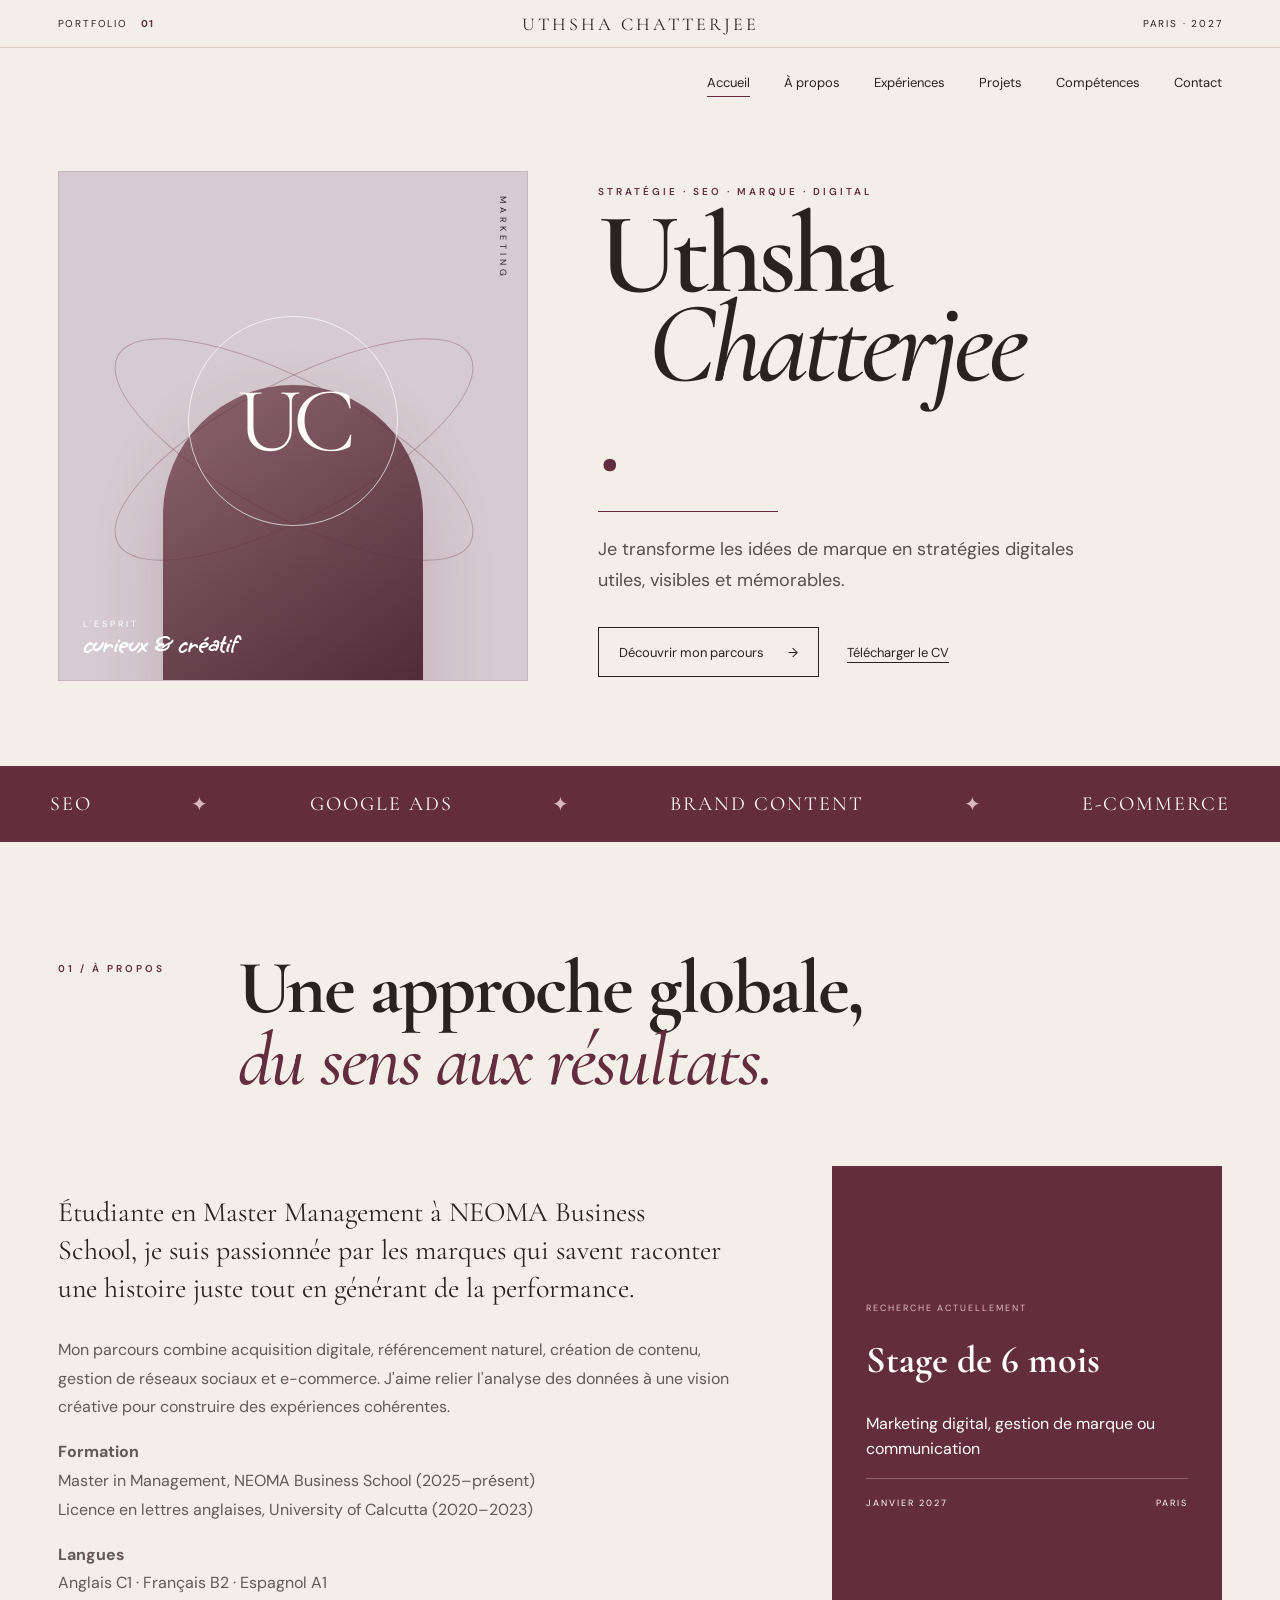
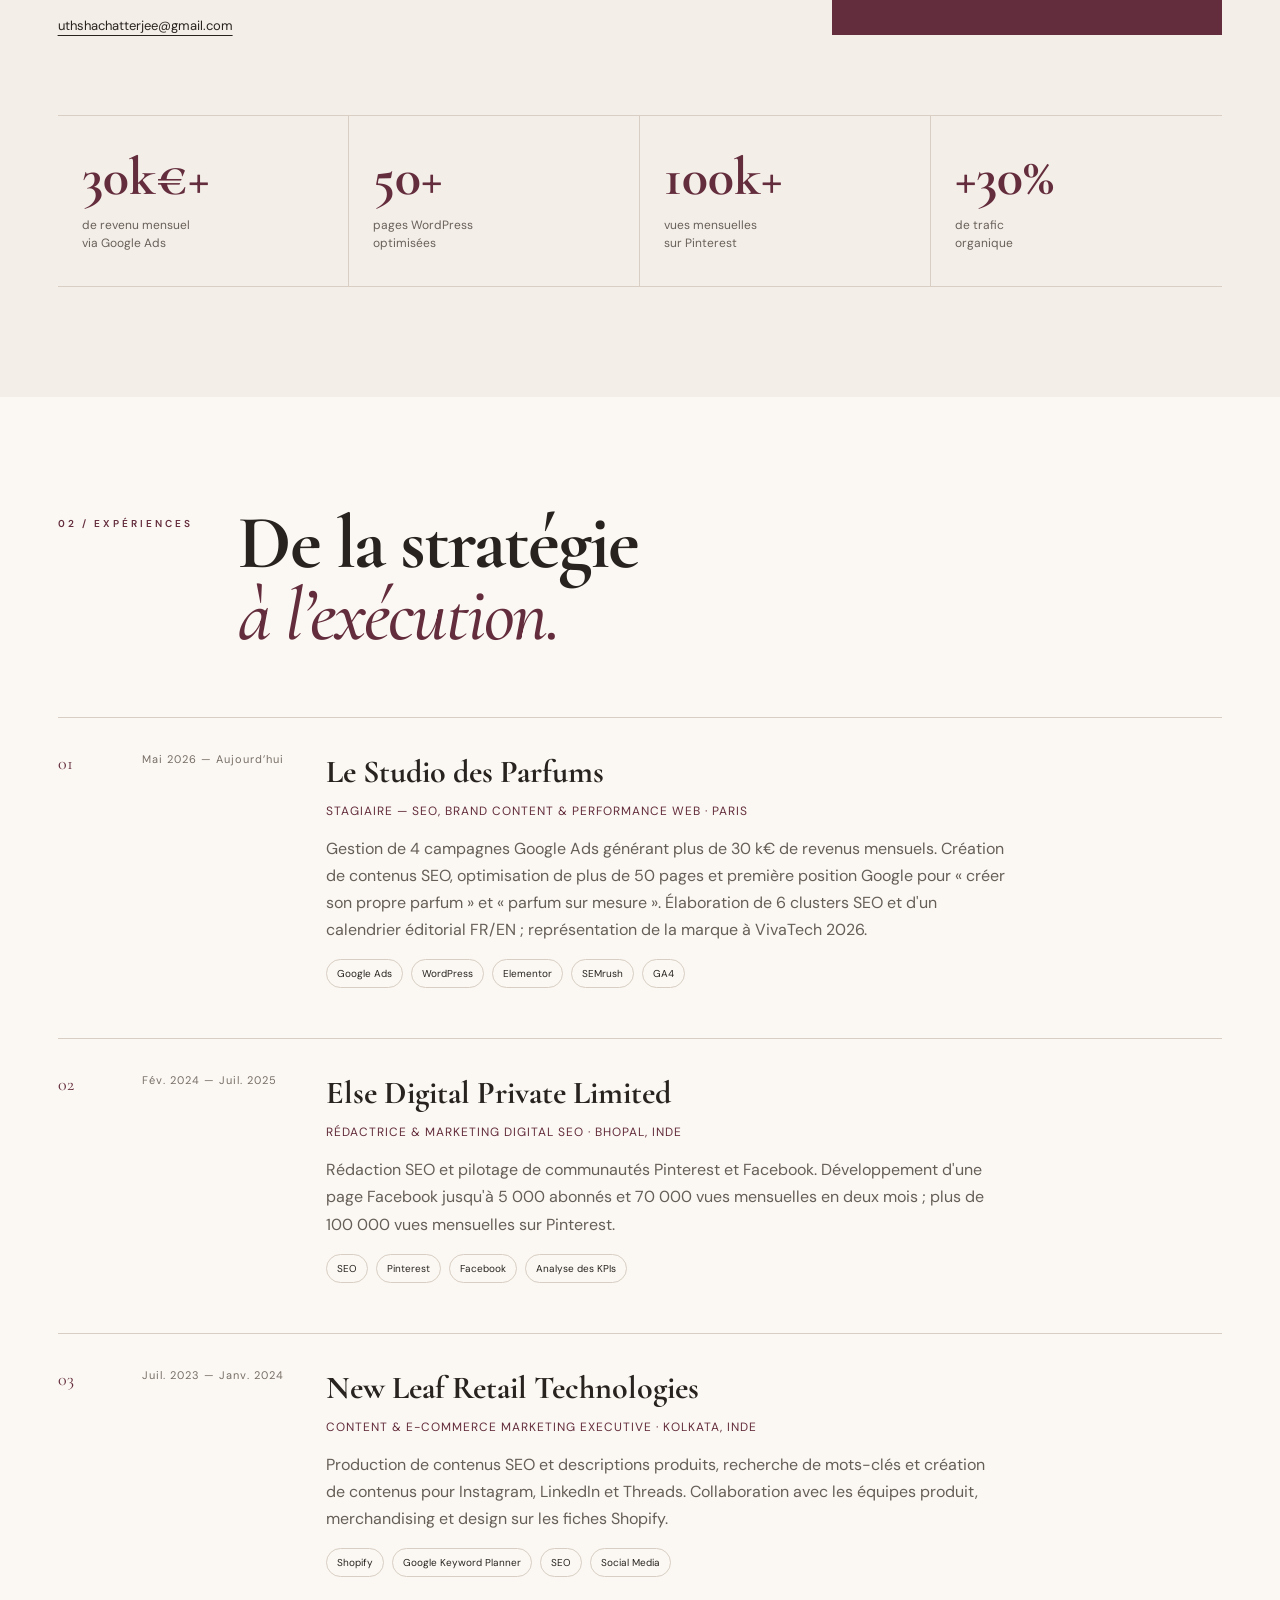
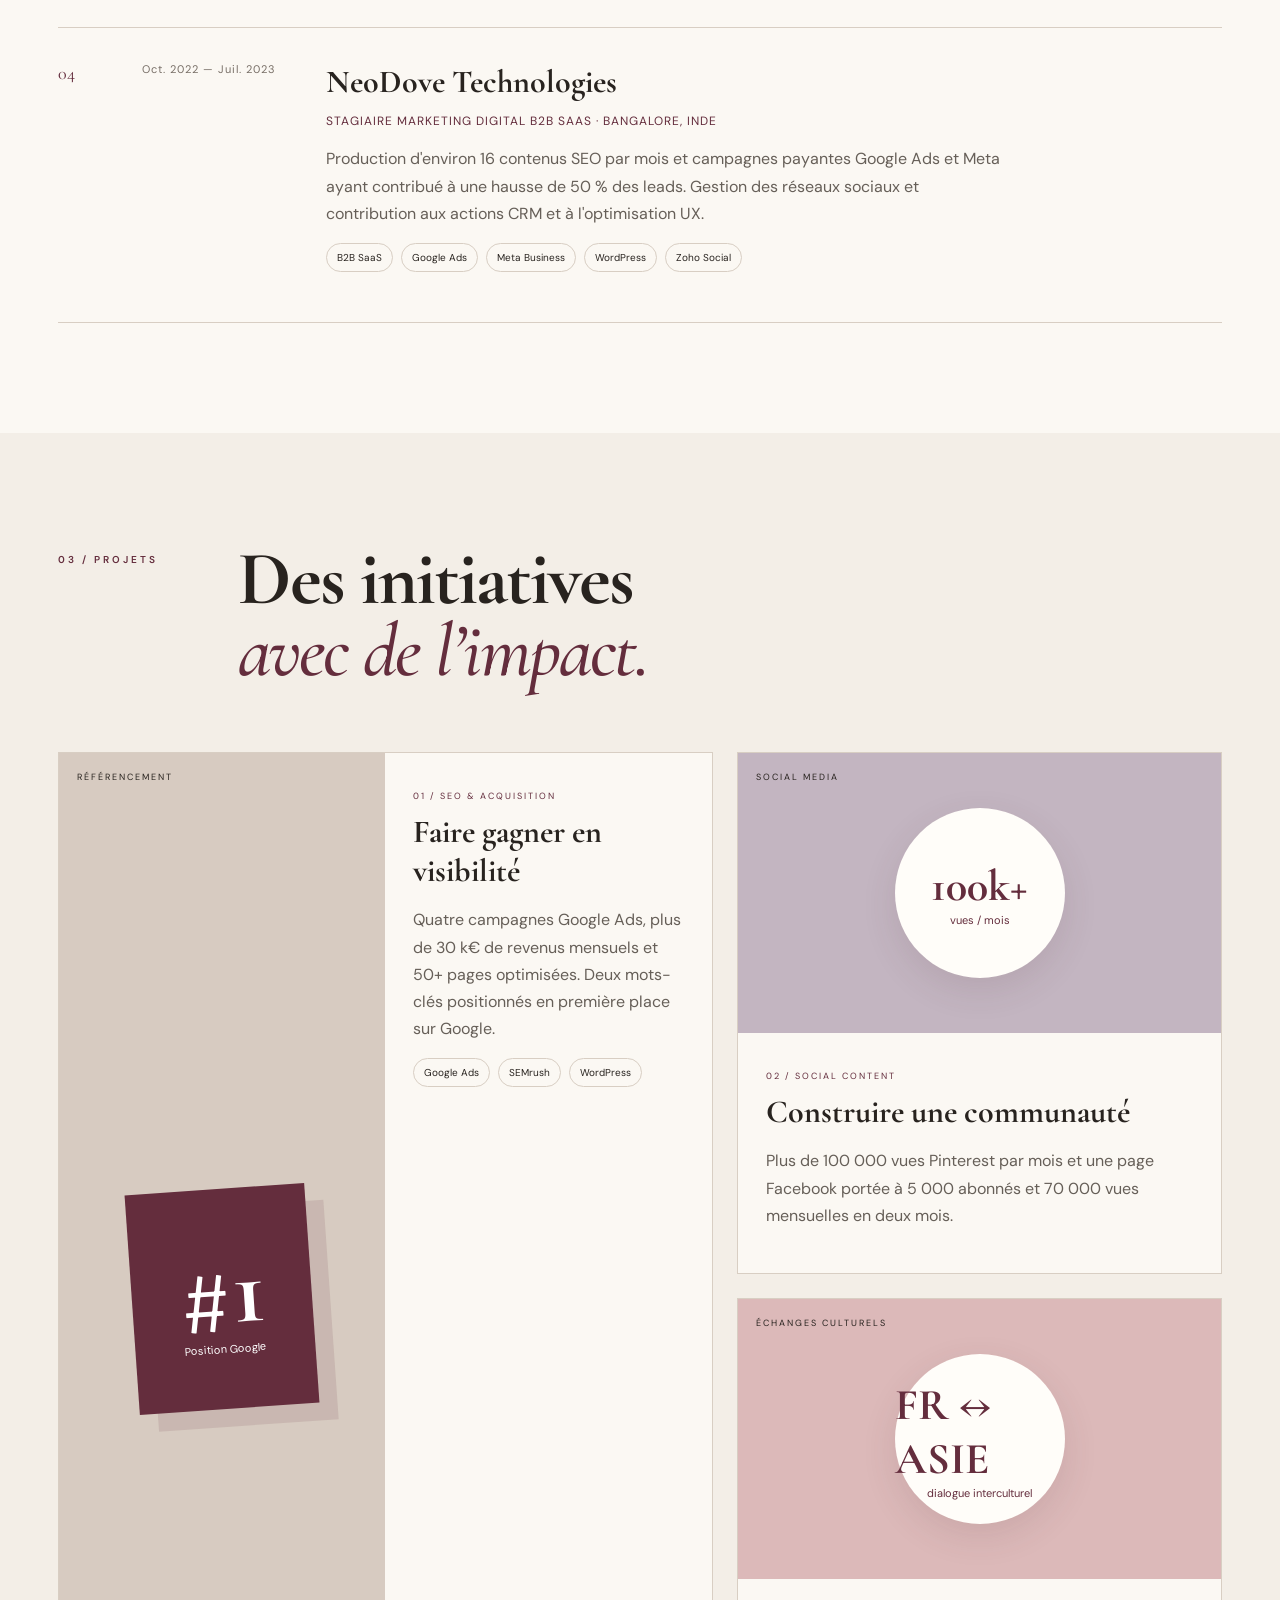
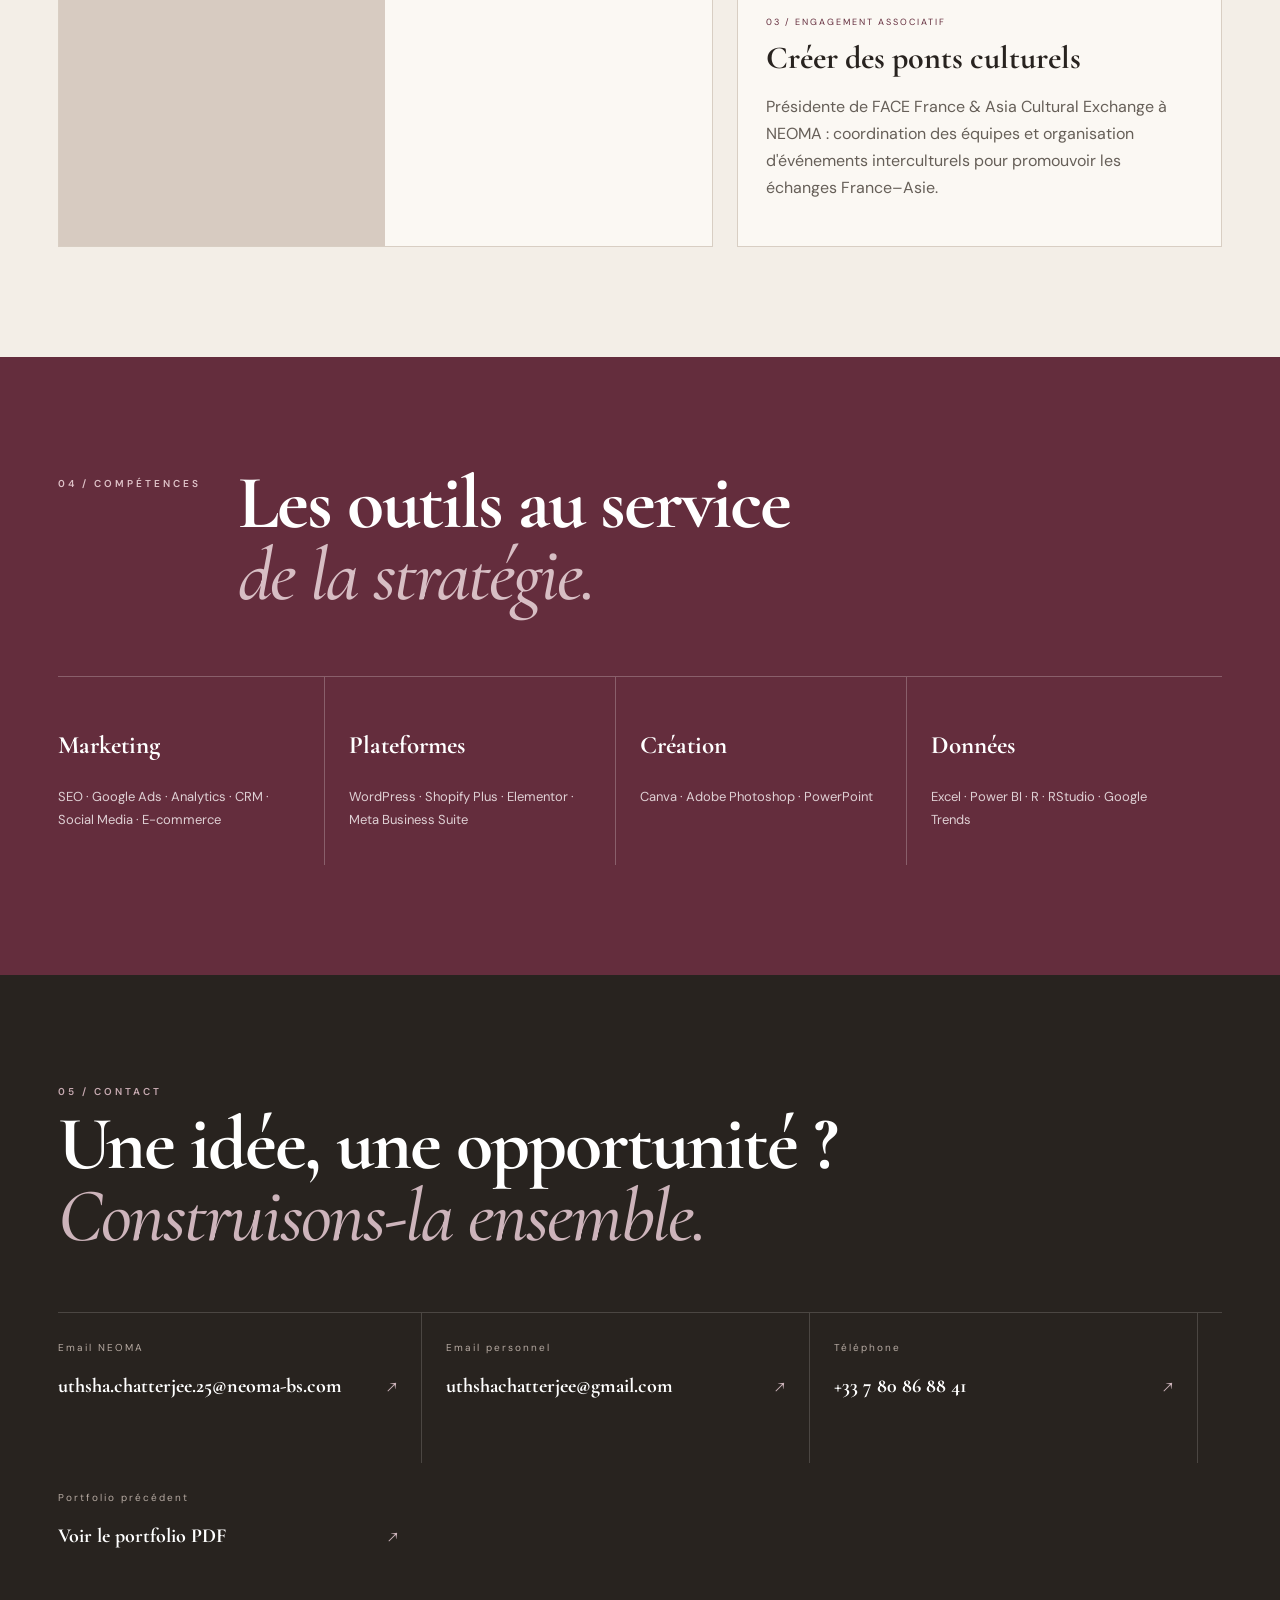
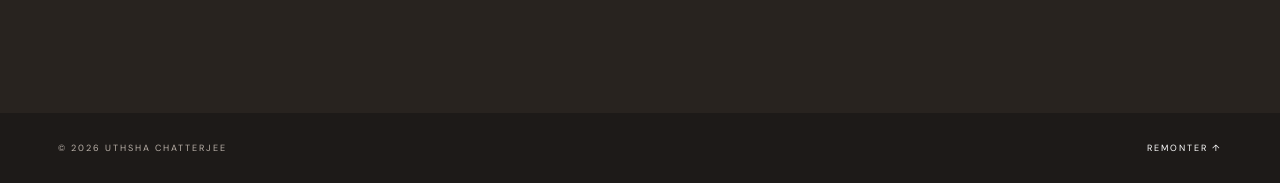
==== index.html @ e5e2bd5d "add portfolio files" ====
<!DOCTYPE html>
<html lang="fr">
<head>
  <meta charset="UTF-8">
  <meta name="viewport" content="width=device-width, initial-scale=1.0">
  <meta name="theme-color" content="#f3eee7">
  <meta name="description" content="Portfolio d'Uthsha Chatterjee, étudiante en management à NEOMA, spécialisée en marketing digital, SEO et stratégie de marque.">
  <title>Uthsha Chatterjee — Marketing & Communication</title>
  <link rel="preconnect" href="https://fonts.googleapis.com">
  <link rel="preconnect" href="https://fonts.gstatic.com" crossorigin>
  <link href="https://fonts.googleapis.com/css2?family=Cormorant+Garamond:ital,wght@0,500;0,600;1,500&family=DM+Sans:wght@400;500;600&family=Grape+Nuts&display=swap" rel="stylesheet">
  <link rel="stylesheet" href="styles.css">
</head>
<body>
  <a class="skip-link" href="#main">Aller au contenu</a>

  <div class="masthead" aria-label="En-tête du portfolio">
    <div>PORTFOLIO <b>01</b></div>
    <div class="masthead-name">UTHSHA CHATTERJEE</div>
    <div>PARIS · 2027</div>
  </div>

  <header class="header">
    <button class="menu-button" type="button" aria-label="Ouvrir le menu de navigation" aria-expanded="false" aria-controls="navigation">
      <span></span><span></span><span></span>
    </button>
    <nav id="navigation" aria-label="Navigation principale">
      <a class="active" href="#main">Accueil</a>
      <a href="#apropos">À propos</a>
      <a href="#experiences">Expériences</a>
      <a href="#projets">Projets</a>
      <a href="#competences">Compétences</a>
      <a href="#contact">Contact</a>
    </nav>
  </header>

  <main id="main">
    <section class="hero" aria-labelledby="hero-title">
      <div class="portrait" aria-label="Monogramme Uthsha Chatterjee">
        <div class="orbit orbit-one"></div>
        <div class="orbit orbit-two"></div>
        <span class="portrait-label">MARKETING</span>
        <div class="monogram">UC</div>
        <div class="portrait-caption">
          <span>L'ESPRIT</span>
          <strong>curieux & créatif</strong>
        </div>
      </div>

      <div class="hero-copy">
        <p class="eyebrow">STRATÉGIE · SEO · MARQUE · DIGITAL</p>
        <h1 id="hero-title">Uthsha <em>Chatterjee</em><span>.</span></h1>
        <div class="rule"></div>
        <p class="intro">Je transforme les idées de marque en stratégies digitales utiles, visibles et mémorables.</p>
        <div class="hero-actions">
          <a class="button" href="#experiences">Découvrir mon parcours <span>→</span></a>
          <a class="text-link" href="assets/Uthsha_Chatterjee_CV.pdf" target="_blank" rel="noreferrer">Télécharger le CV</a>
        </div>
      </div>
    </section>

    <section class="ticker" aria-label="Expertises">
      <div>SEO</div><span>✦</span><div>GOOGLE ADS</div><span>✦</span><div>BRAND CONTENT</div><span>✦</span><div>E-COMMERCE</div>
    </section>

    <section class="section about" id="apropos">
      <div class="section-heading">
        <p>01 / À PROPOS</p>
        <h2>Une approche globale,<br><em>du sens aux résultats.</em></h2>
      </div>
      <div class="about-grid">
        <div class="about-main reveal">
          <p class="lead">Étudiante en Master Management à NEOMA Business School, je suis passionnée par les marques qui savent raconter une histoire juste tout en générant de la performance.</p>
          <p>Mon parcours combine acquisition digitale, référencement naturel, création de contenu, gestion de réseaux sociaux et e-commerce. J'aime relier l'analyse des données à une vision créative pour construire des expériences cohérentes.</p>
          <p><strong>Formation</strong><br>Master in Management, NEOMA Business School (2025–présent)<br>Licence en lettres anglaises, University of Calcutta (2020–2023)</p>
          <p><strong>Langues</strong><br>Anglais C1 · Français B2 · Espagnol A1</p>
          <a class="text-link" href="mailto:uthshachatterjee@gmail.com">uthshachatterjee@gmail.com</a>
        </div>
        <aside class="about-card reveal">
          <p class="card-kicker">RECHERCHE ACTUELLEMENT</p>
          <strong>Stage de 6 mois</strong>
          <p>Marketing digital, gestion de marque ou communication</p>
          <div class="meta"><span>JANVIER 2027</span><span>PARIS</span></div>
        </aside>
      </div>

      <div class="stats" aria-label="Résultats clés">
        <div class="stat reveal"><strong>30k€+</strong><span>de revenu mensuel<br>via Google Ads</span></div>
        <div class="stat reveal"><strong>50+</strong><span>pages WordPress<br>optimisées</span></div>
        <div class="stat reveal"><strong>100k+</strong><span>vues mensuelles<br>sur Pinterest</span></div>
        <div class="stat reveal"><strong>+30%</strong><span>de trafic<br>organique</span></div>
      </div>
    </section>

    <section class="section experiences" id="experiences">
      <div class="section-heading">
        <p>02 / EXPÉRIENCES</p>
        <h2>De la stratégie<br><em>à l’exécution.</em></h2>
      </div>

      <div class="timeline">
        <article class="experience reveal">
          <div class="experience-index">01</div>
          <div class="experience-date">Mai 2026 — Aujourd’hui</div>
          <div class="experience-content">
            <h3>Le Studio des Parfums</h3>
            <p class="role">Stagiaire — SEO, Brand Content & Performance Web · Paris</p>
            <p>Gestion de 4 campagnes Google Ads générant plus de 30 k€ de revenus mensuels. Création de contenus SEO, optimisation de plus de 50 pages et première position Google pour « créer son propre parfum » et « parfum sur mesure ». Élaboration de 6 clusters SEO et d'un calendrier éditorial FR/EN ; représentation de la marque à VivaTech 2026.</p>
            <ul class="tags"><li>Google Ads</li><li>WordPress</li><li>Elementor</li><li>SEMrush</li><li>GA4</li></ul>
          </div>
        </article>
        <article class="experience reveal">
          <div class="experience-index">02</div>
          <div class="experience-date">Fév. 2024 — Juil. 2025</div>
          <div class="experience-content">
            <h3>Else Digital Private Limited</h3>
            <p class="role">Rédactrice & Marketing Digital SEO · Bhopal, Inde</p>
            <p>Rédaction SEO et pilotage de communautés Pinterest et Facebook. Développement d'une page Facebook jusqu'à 5 000 abonnés et 70 000 vues mensuelles en deux mois ; plus de 100 000 vues mensuelles sur Pinterest.</p>
            <ul class="tags"><li>SEO</li><li>Pinterest</li><li>Facebook</li><li>Analyse des KPIs</li></ul>
          </div>
        </article>
        <article class="experience reveal">
          <div class="experience-index">03</div>
          <div class="experience-date">Juil. 2023 — Janv. 2024</div>
          <div class="experience-content">
            <h3>New Leaf Retail Technologies</h3>
            <p class="role">Content & E-Commerce Marketing Executive · Kolkata, Inde</p>
            <p>Production de contenus SEO et descriptions produits, recherche de mots-clés et création de contenus pour Instagram, LinkedIn et Threads. Collaboration avec les équipes produit, merchandising et design sur les fiches Shopify.</p>
            <ul class="tags"><li>Shopify</li><li>Google Keyword Planner</li><li>SEO</li><li>Social Media</li></ul>
          </div>
        </article>
        <article class="experience reveal">
          <div class="experience-index">04</div>
          <div class="experience-date">Oct. 2022 — Juil. 2023</div>
          <div class="experience-content">
            <h3>NeoDove Technologies</h3>
            <p class="role">Stagiaire Marketing Digital B2B SaaS · Bangalore, Inde</p>
            <p>Production d'environ 16 contenus SEO par mois et campagnes payantes Google Ads et Meta ayant contribué à une hausse de 50 % des leads. Gestion des réseaux sociaux et contribution aux actions CRM et à l'optimisation UX.</p>
            <ul class="tags"><li>B2B SaaS</li><li>Google Ads</li><li>Meta Business</li><li>WordPress</li><li>Zoho Social</li></ul>
          </div>
        </article>
      </div>
    </section>

    <section class="section projects" id="projets">
      <div class="section-heading projects-heading">
        <p>03 / PROJETS</p>
        <h2>Des initiatives<br><em>avec de l’impact.</em></h2>
      </div>
      <div class="project-grid">
        <article class="project-card project-featured reveal">
          <div class="project-visual">
            <span>RÉFÉRENCEMENT</span>
            <div class="rank-card"><b>#1</b><small>Position Google</small></div>
          </div>
          <div class="project-copy">
            <p>01 / SEO & ACQUISITION</p>
            <h3>Faire gagner en visibilité</h3>
            <p>Quatre campagnes Google Ads, plus de 30 k€ de revenus mensuels et 50+ pages optimisées. Deux mots-clés positionnés en première place sur Google.</p>
            <ul class="tags"><li>Google Ads</li><li>SEMrush</li><li>WordPress</li></ul>
          </div>
        </article>

        <article class="project-card reveal">
          <div class="project-visual lavender"><span>SOCIAL MEDIA</span><div class="bubble-stat"><b>100k+</b><small>vues / mois</small></div></div>
          <div class="project-copy">
            <p>02 / SOCIAL CONTENT</p>
            <h3>Construire une communauté</h3>
            <p>Plus de 100 000 vues Pinterest par mois et une page Facebook portée à 5 000 abonnés et 70 000 vues mensuelles en deux mois.</p>
          </div>
        </article>

        <article class="project-card reveal">
          <div class="project-visual rose"><span>ÉCHANGES CULTURELS</span><div class="bubble-stat"><b>FR ↔ ASIE</b><small>dialogue interculturel</small></div></div>
          <div class="project-copy">
            <p>03 / ENGAGEMENT ASSOCIATIF</p>
            <h3>Créer des ponts culturels</h3>
            <p>Présidente de FACE France & Asia Cultural Exchange à NEOMA : coordination des équipes et organisation d'événements interculturels pour promouvoir les échanges France–Asie.</p>
          </div>
        </article>
      </div>
    </section>

    <section class="section skills" id="competences">
      <div class="section-heading">
        <p>04 / COMPÉTENCES</p>
        <h2>Les outils au service<br><em>de la stratégie.</em></h2>
      </div>
      <div class="skills-grid reveal">
        <div><h3>Marketing</h3><p>SEO · Google Ads · Analytics · CRM · Social Media · E-commerce</p></div>
        <div><h3>Plateformes</h3><p>WordPress · Shopify Plus · Elementor · Meta Business Suite</p></div>
        <div><h3>Création</h3><p>Canva · Adobe Photoshop · PowerPoint</p></div>
        <div><h3>Données</h3><p>Excel · Power BI · R · RStudio · Google Trends</p></div>
      </div>
    </section>

    <section class="contact" id="contact">
      <p>05 / CONTACT</p>
      <h2>Une idée, une opportunité ?<br><em>Construisons-la ensemble.</em></h2>
      <div class="contact-links">
        <a href="mailto:uthsha.chatterjee.25@neoma-bs.com"><span>Email NEOMA</span><strong>uthsha.chatterjee.25@neoma-bs.com <b>↗</b></strong></a>
        <a href="mailto:uthshachatterjee@gmail.com"><span>Email personnel</span><strong>uthshachatterjee@gmail.com <b>↗</b></strong></a>
        <a href="tel:+33780868841"><span>Téléphone</span><strong>+33 7 80 86 88 41 <b>↗</b></strong></a>
        <a href="assets/Uthsha_Chatterjee_Portfolio.pdf" target="_blank" rel="noreferrer"><span>Portfolio précédent</span><strong>Voir le portfolio PDF <b>↗</b></strong></a>
      </div>
    </section>
  </main>

  <footer>
    <span>© 2026 UTHSHA CHATTERJEE</span>
    <a href="#main">REMONTER ↑</a>
  </footer>

  <script src="script.js"></script>
</body>
</html>
---- styles.css ----
:root {
  --cream: #f3eee7;
  --paper: #fbf8f3;
  --ink: #28231f;
  --wine: #642d3d;
  --mauve: #bba8b0;
  --line: #d8cec3;
  --white: #fffdf9;
}

* { box-sizing: border-box; }
html { scroll-behavior: smooth; }
body {
  margin: 0;
  background: var(--cream);
  color: var(--ink);
  font-family: "DM Sans", sans-serif;
}
a { color: inherit; }
.skip-link {
  position: fixed; left: 16px; top: -60px; z-index: 100;
  background: var(--ink); color: white; padding: 10px 14px;
}
.skip-link:focus { top: 16px; }

.masthead {
  height: 48px; display: grid; grid-template-columns: 1fr 2fr 1fr;
  align-items: center; border-bottom: 1px solid var(--line);
  padding: 0 4.5vw; font-size: 10px; letter-spacing: 1.8px;
}
.masthead b { margin-left: 8px; color: var(--wine); }
.masthead-name { text-align: center; font-family: "Cormorant Garamond", serif; font-size: 18px; letter-spacing: 3px; }
.masthead div:last-child { text-align: right; }

.header {
  height: 68px; display: flex; align-items: center; justify-content: flex-end;
  padding: 0 4.5vw; position: relative; z-index: 20;
}
.header nav { display: flex; gap: 34px; }
.header nav a {
  text-decoration: none; font-size: 13px; position: relative;
  padding: 12px 0;
}
.header nav a::after {
  content: ""; position: absolute; left: 0; right: 100%; bottom: 6px;
  height: 1px; background: var(--wine); transition: right .25s;
}
.header nav a:hover::after, .header nav a.active::after { right: 0; }
.menu-button { display: none; }

.hero {
  max-width: 1380px; min-height: 650px; margin: 0 auto;
  display: grid; grid-template-columns: minmax(340px, 470px) 1fr;
  gap: 5.5vw; align-items: center; padding: 20px 4.5vw 50px;
}
.portrait {
  height: 510px; position: relative; overflow: hidden;
  background: #d6cbd0; border: 1px solid #c6b7bd;
}
.portrait::before {
  content: ""; position: absolute; width: 260px; height: 340px;
  left: 50%; bottom: -45px; transform: translateX(-50%);
  border-radius: 130px 130px 20px 20px;
  background: linear-gradient(145deg, #8c6571, #4d2633);
  box-shadow: 0 30px 70px rgba(100,45,61,.18);
}
.monogram {
  position: absolute; left: 50%; top: 49%; transform: translate(-50%, -50%);
  width: 210px; height: 210px; border: 1px solid rgba(255,255,255,.7);
  border-radius: 50%; display: grid; place-items: center;
  color: var(--white); font-family: "Cormorant Garamond", serif;
  font-size: 92px; letter-spacing: -8px; z-index: 2;
}
.orbit { position: absolute; border: 1px solid rgba(100,45,61,.32); border-radius: 50%; z-index: 1; }
.orbit-one { width: 400px; height: 135px; left: 35px; top: 210px; transform: rotate(-28deg); }
.orbit-two { width: 400px; height: 135px; left: 35px; top: 210px; transform: rotate(28deg); }
.portrait-label {
  position: absolute; right: 18px; top: 24px; writing-mode: vertical-rl;
  font-size: 9px; letter-spacing: 4px;
}
.portrait-caption {
  position: absolute; left: 24px; bottom: 20px; z-index: 3;
  color: white; display: flex; flex-direction: column;
}
.portrait-caption span { font-size: 9px; letter-spacing: 3px; }
.portrait-caption strong { font-family: "Grape Nuts", cursive; font-size: 24px; }

.hero-copy { max-width: 720px; }
.eyebrow, .section-heading > p, .contact > p {
  color: var(--wine); font-size: 10px; letter-spacing: 3px; font-weight: 600;
}
.hero h1 {
  margin: 12px 0 10px; font-family: "Cormorant Garamond", serif;
  font-size: clamp(76px, 9vw, 132px); line-height: .78; font-weight: 600;
  letter-spacing: -5px;
}
.hero h1 em { display: block; font-weight: 500; margin-left: 8%; }
.hero h1 span { color: var(--wine); }
.rule { width: 180px; height: 1px; background: var(--wine); margin: 32px 0 22px; }
.intro { max-width: 520px; font-size: 18px; line-height: 1.7; color: #57504a; }
.hero-actions { display: flex; align-items: center; gap: 28px; margin-top: 32px; }
.button {
  min-height: 50px; display: inline-flex; align-items: center; gap: 24px;
  padding: 0 20px; border: 1px solid var(--ink); text-decoration: none;
  font-size: 13px; transition: .25s;
}
.button:hover { background: var(--ink); color: white; }
.text-link { font-size: 13px; text-decoration-thickness: 1px; text-underline-offset: 5px; }

.ticker {
  min-height: 76px; display: flex; align-items: center; justify-content: space-around;
  background: var(--wine); color: white; font-family: "Cormorant Garamond", serif;
  font-size: 20px; letter-spacing: 2px;
}
.ticker span { color: #d9b8c1; }

.section { max-width: 1380px; margin: 0 auto; padding: 110px 4.5vw; }
.section-heading { display: grid; grid-template-columns: 180px 1fr; align-items: start; }
.section-heading h2, .contact h2 {
  margin: 0; font-family: "Cormorant Garamond", serif;
  font-size: clamp(46px, 6vw, 76px); line-height: .95; letter-spacing: -2px;
}
.section-heading h2 em, .contact h2 em { color: var(--wine); font-weight: 500; }
.about-grid { display: grid; grid-template-columns: 1fr 390px; gap: 8vw; margin-top: 70px; }
.about-main { max-width: 680px; }
.about-main p { line-height: 1.8; color: #625a53; }
.about-main .lead { font-family: "Cormorant Garamond", serif; color: var(--ink); font-size: 28px; line-height: 1.35; }
.about-card {
  background: var(--wine); color: white; padding: 34px; min-height: 280px;
  display: flex; flex-direction: column; justify-content: center;
}
.about-card .card-kicker { font-size: 9px; letter-spacing: 2px; color: #dfbdc6; }
.about-card strong { font-family: "Cormorant Garamond", serif; font-size: 38px; margin: 12px 0; }
.about-card p { line-height: 1.6; }
.meta { display: flex; justify-content: space-between; border-top: 1px solid rgba(255,255,255,.25); padding-top: 18px; font-size: 9px; letter-spacing: 2px; }
.stats { display: grid; grid-template-columns: repeat(4, 1fr); margin-top: 80px; border-top: 1px solid var(--line); border-bottom: 1px solid var(--line); }
.stat { min-height: 170px; padding: 30px 24px; display: flex; flex-direction: column; justify-content: center; border-right: 1px solid var(--line); }
.stat:last-child { border-right: 0; }
.stat strong { font-family: "Cormorant Garamond", serif; color: var(--wine); font-size: 54px; line-height: 1; }
.stat span { margin-top: 12px; font-size: 12px; line-height: 1.5; color: #68605a; }

.experiences { max-width: none; background: var(--paper); }
.experiences > * { max-width: 1258px; margin-left: auto; margin-right: auto; }
.timeline { margin-top: 65px; }
.experience {
  display: grid; grid-template-columns: 60px 160px 1fr; gap: 24px;
  border-top: 1px solid var(--line); padding: 34px 0;
}
.experience:last-child { border-bottom: 1px solid var(--line); }
.experience-index { font-family: "Cormorant Garamond", serif; color: var(--wine); font-size: 18px; }
.experience-date { font-size: 11px; color: #776e66; letter-spacing: 1px; }
.experience-content h3 { margin: 0 0 4px; font-family: "Cormorant Garamond", serif; font-size: 32px; }
.experience-content .role { color: var(--wine); font-size: 12px; text-transform: uppercase; letter-spacing: 1px; }
.experience-content > p:last-of-type { max-width: 680px; line-height: 1.7; color: #665f58; }
.tags { list-style: none; padding: 0; display: flex; flex-wrap: wrap; gap: 8px; }
.tags li { border: 1px solid var(--line); border-radius: 20px; padding: 7px 10px; font-size: 10px; }

.project-grid { display: grid; grid-template-columns: 1.35fr 1fr; gap: 24px; margin-top: 65px; }
.project-featured { grid-row: span 2; }
.project-card { background: var(--paper); border: 1px solid var(--line); }
.project-featured { display: grid; grid-template-columns: 1fr 1fr; }
.project-visual {
  min-height: 280px; position: relative; display: grid; place-items: center;
  background: #d7cbc1; overflow: hidden;
}
.project-featured .project-visual { min-height: 560px; }
.project-visual > span { position: absolute; top: 18px; left: 18px; font-size: 9px; letter-spacing: 2px; }
.rank-card {
  width: 180px; height: 220px; background: var(--wine); color: white;
  display: flex; flex-direction: column; align-items: center; justify-content: center;
  transform: rotate(-4deg); box-shadow: 18px 18px 0 rgba(100,45,61,.12);
}
.rank-card b { font-family: "Cormorant Garamond", serif; font-size: 100px; line-height: 1; }
.rank-card small { font-size: 11px; }
.lavender { background: #c3b5c1; }
.rose { background: #dcb9b9; }
.bubble-stat {
  width: 170px; height: 170px; border-radius: 50%; background: var(--white);
  display: flex; flex-direction: column; align-items: center; justify-content: center;
  color: var(--wine); box-shadow: 0 12px 35px rgba(80,50,60,.12);
}
.bubble-stat b { font-family: "Cormorant Garamond", serif; font-size: 44px; }
.bubble-stat small { font-size: 11px; }
.project-copy { padding: 28px; }
.project-copy > p:first-child { color: var(--wine); font-size: 9px; letter-spacing: 2px; }
.project-copy h3 { font-family: "Cormorant Garamond", serif; font-size: 32px; margin: 10px 0; }
.project-copy > p:last-of-type { color: #665f58; line-height: 1.7; }

.skills { max-width: none; background: var(--wine); color: white; }
.skills > * { max-width: 1258px; margin-left: auto; margin-right: auto; }
.skills .section-heading > p { color: #dec2c8; }
.skills .section-heading h2 em { color: #d7bec4; }
.skills-grid { display: grid; grid-template-columns: repeat(4, 1fr); margin-top: 65px; border-top: 1px solid rgba(255,255,255,.24); }
.skills-grid div { padding: 28px 24px 20px 0; border-right: 1px solid rgba(255,255,255,.24); margin-right: 24px; }
.skills-grid div:last-child { border-right: 0; }
.skills-grid h3 { font-family: "Cormorant Garamond", serif; font-size: 25px; }
.skills-grid p { color: #dfd0d4; line-height: 1.8; font-size: 13px; }

.contact { max-width: none; background: var(--ink); color: white; padding: 100px max(4.5vw, calc((100vw - 1258px)/2)); }
.contact > p { color: #c7aab1; }
.contact h2 em { color: #cdb4bb; }
.contact-links { display: grid; grid-template-columns: repeat(3, 1fr); margin-top: 60px; border-top: 1px solid #4b4642; }
.contact-links a { min-height: 150px; padding: 28px 24px 20px 0; border-right: 1px solid #4b4642; margin-right: 24px; text-decoration: none; }
.contact-links a:last-child { border-right: 0; }
.contact-links span { display: block; font-size: 10px; letter-spacing: 2px; color: #b6aaa2; margin-bottom: 20px; }
.contact-links strong { font-family: "Cormorant Garamond", serif; font-size: 20px; }
.contact-links b { float: right; color: #cdb4bb; }

footer { height: 70px; background: #1d1a18; color: #b9b0a8; display: flex; align-items: center; justify-content: space-between; padding: 0 4.5vw; font-size: 9px; letter-spacing: 2px; }
footer a { color: white; text-decoration: none; }

.reveal { opacity: 0; transform: translateY(24px); transition: opacity .7s, transform .7s; }
.reveal.visible { opacity: 1; transform: none; }

@media (max-width: 980px) {
  .masthead { grid-template-columns: 1fr 1fr; }
  .masthead-name { display: none; }
  .header { height: 58px; }
  .menu-button {
    display: flex; width: 44px; height: 44px; border: 1px solid var(--line);
    background: transparent; align-items: center; justify-content: center; flex-direction: column; gap: 5px;
  }
  .menu-button span { width: 18px; height: 1px; background: var(--ink); }
  .header nav {
    display: none; position: absolute; top: 58px; left: 4.5vw; right: 4.5vw;
    background: var(--paper); border: 1px solid var(--line); padding: 12px;
  }
  .header nav.open { display: grid; }
  .hero { grid-template-columns: 1fr; padding-top: 10px; }
  .portrait { max-width: 520px; width: 100%; height: 430px; }
  .hero-copy { padding: 20px 0 40px; }
  .hero h1 { font-size: clamp(68px, 15vw, 100px); }
  .section-heading { grid-template-columns: 1fr; gap: 24px; }
  .about-grid { grid-template-columns: 1fr; }
  .about-card { max-width: 520px; }
  .stats { grid-template-columns: repeat(2, 1fr); }
  .stat:nth-child(2) { border-right: 0; }
  .stat:nth-child(-n+2) { border-bottom: 1px solid var(--line); }
  .project-grid { grid-template-columns: 1fr; }
  .project-featured { grid-row: auto; }
  .skills-grid { grid-template-columns: repeat(2, 1fr); }
  .contact-links { grid-template-columns: 1fr; }
  .contact-links a { border-right: 0; border-bottom: 1px solid #4b4642; margin-right: 0; }
}

@media (max-width: 620px) {
  .masthead { height: 42px; font-size: 8px; }
  .ticker { overflow: hidden; justify-content: flex-start; gap: 20px; padding: 0 18px; font-size: 14px; white-space: nowrap; }
  .ticker div, .ticker span { flex: 0 0 auto; }
  .hero { padding-left: 16px; padding-right: 16px; }
  .portrait { height: 360px; }
  .monogram { width: 170px; height: 170px; font-size: 72px; }
  .orbit { width: 330px; left: 50%; margin-left: -165px; }
  .hero h1 { font-size: 62px; letter-spacing: -3px; }
  .hero h1 em { margin-left: 0; }
  .rule { margin-top: 24px; }
  .hero-actions { align-items: flex-start; flex-direction: column; }
  .section { padding: 78px 16px; }
  .section-heading h2, .contact h2 { font-size: 46px; }
  .about-grid { margin-top: 44px; }
  .about-main .lead { font-size: 24px; }
  .stats { grid-template-columns: 1fr 1fr; }
  .stat { min-height: 145px; padding: 20px 14px; }
  .stat strong { font-size: 40px; }
  .experience { grid-template-columns: 40px 1fr; }
  .experience-date { grid-column: 2; grid-row: 1; }
  .experience-content { grid-column: 2; }
  .project-featured { grid-template-columns: 1fr; }
  .project-featured .project-visual { min-height: 380px; }
  .skills-grid { grid-template-columns: 1fr; }
  .skills-grid div { border-right: 0; border-bottom: 1px solid rgba(255,255,255,.24); }
  .contact { padding: 78px 16px; }
  .contact-links strong { font-size: 17px; }
  footer { padding: 0 16px; }
}
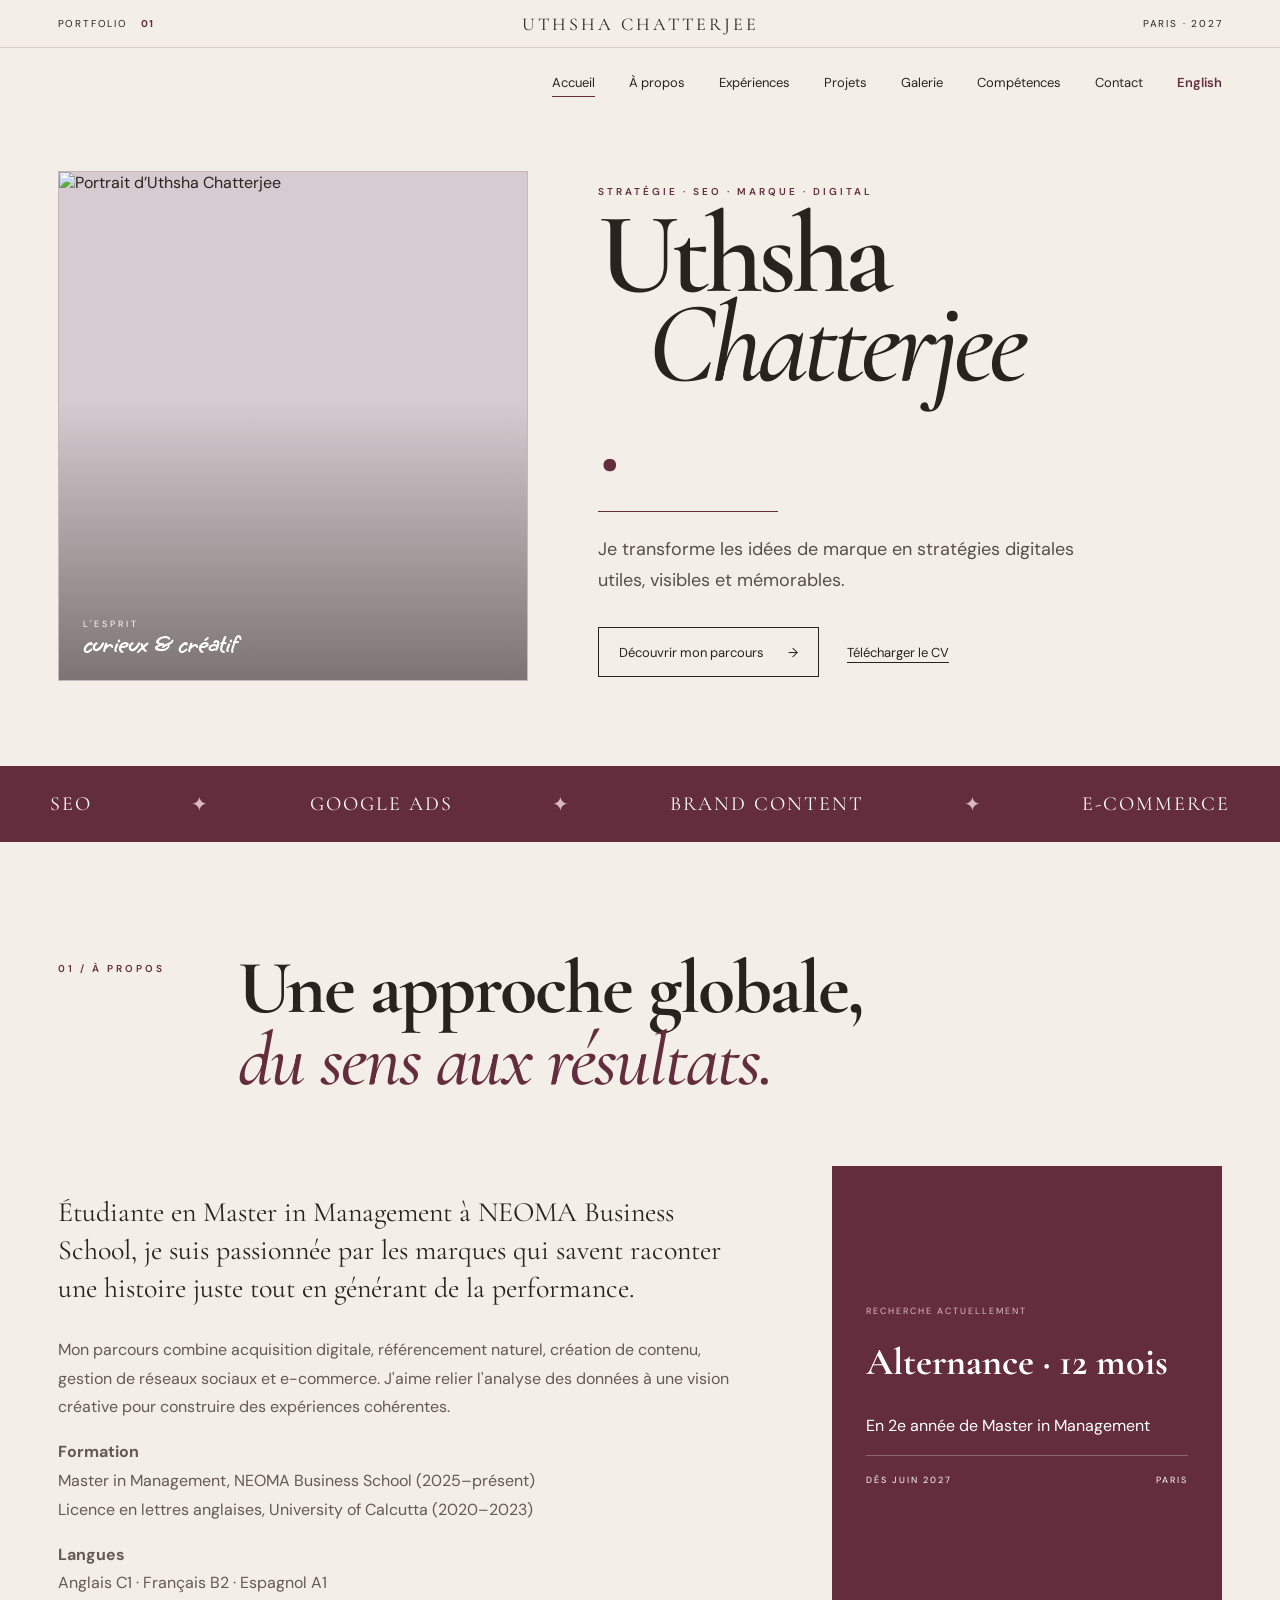
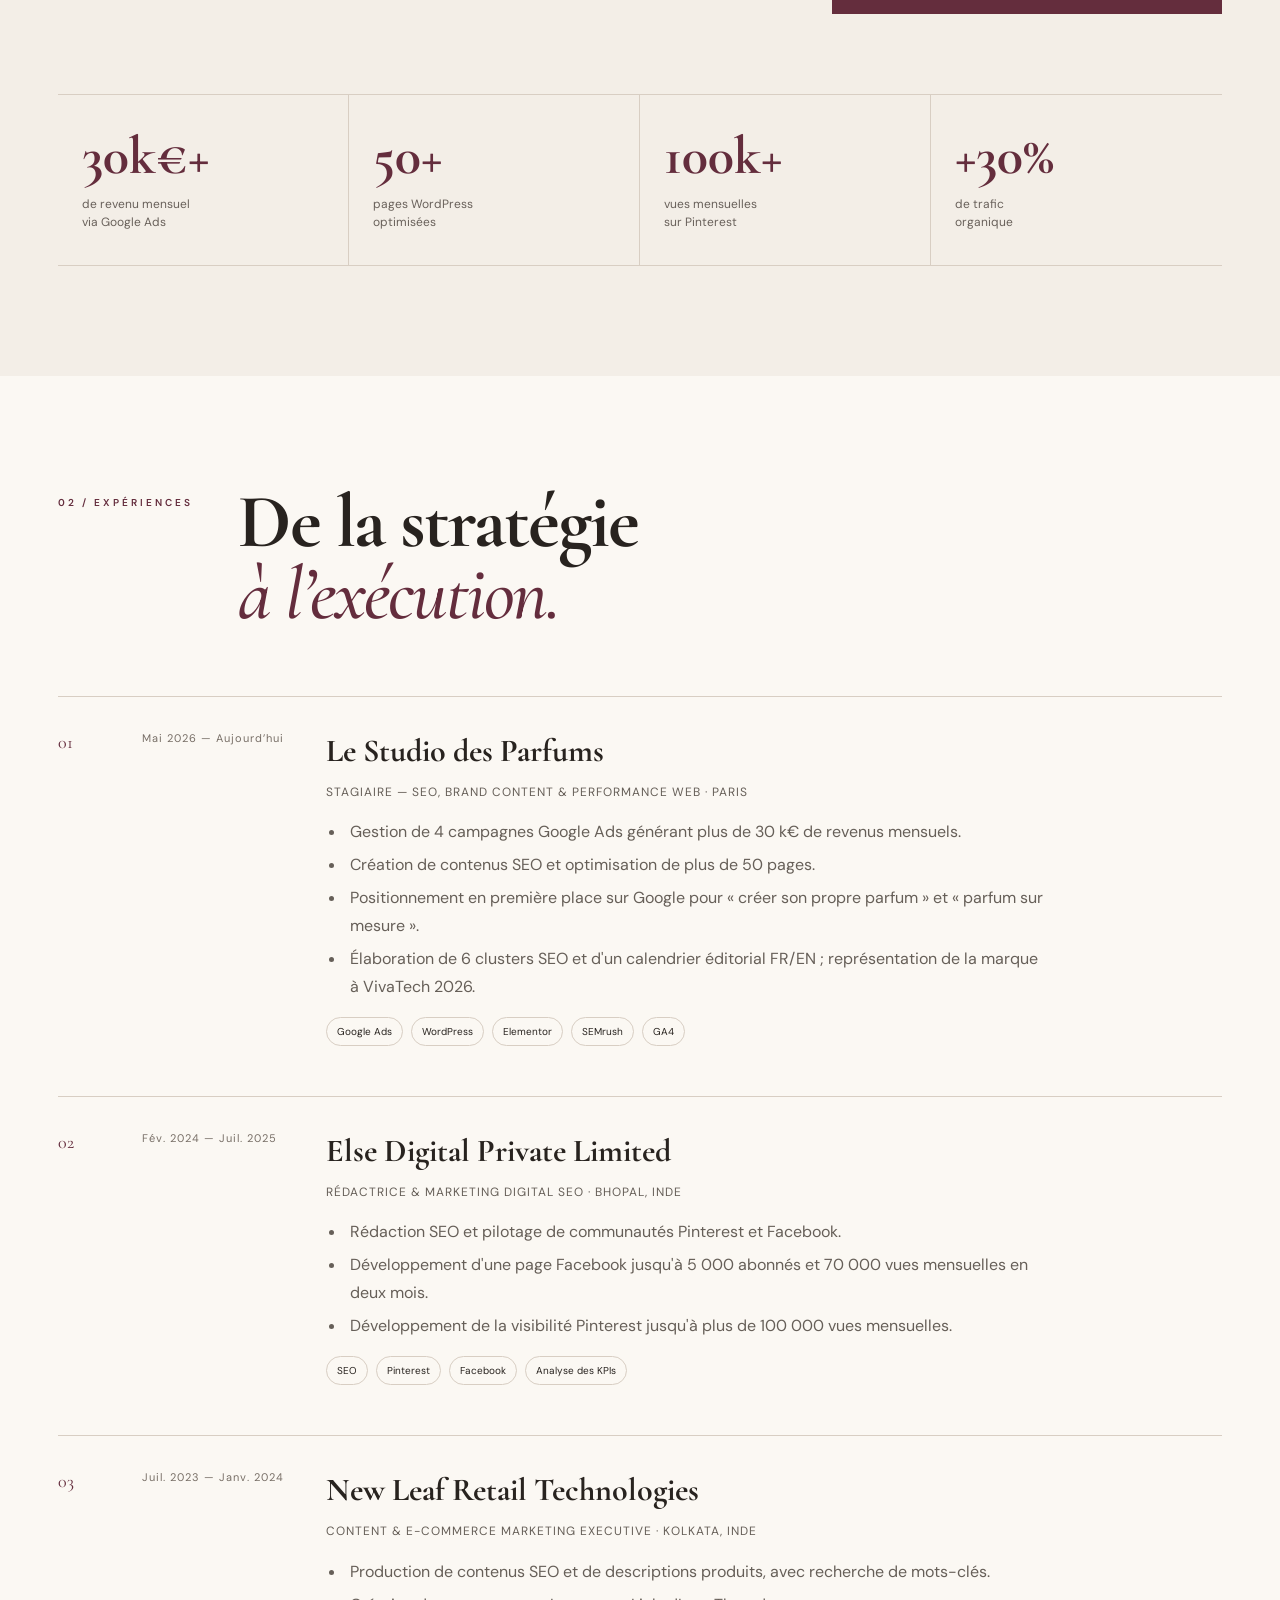
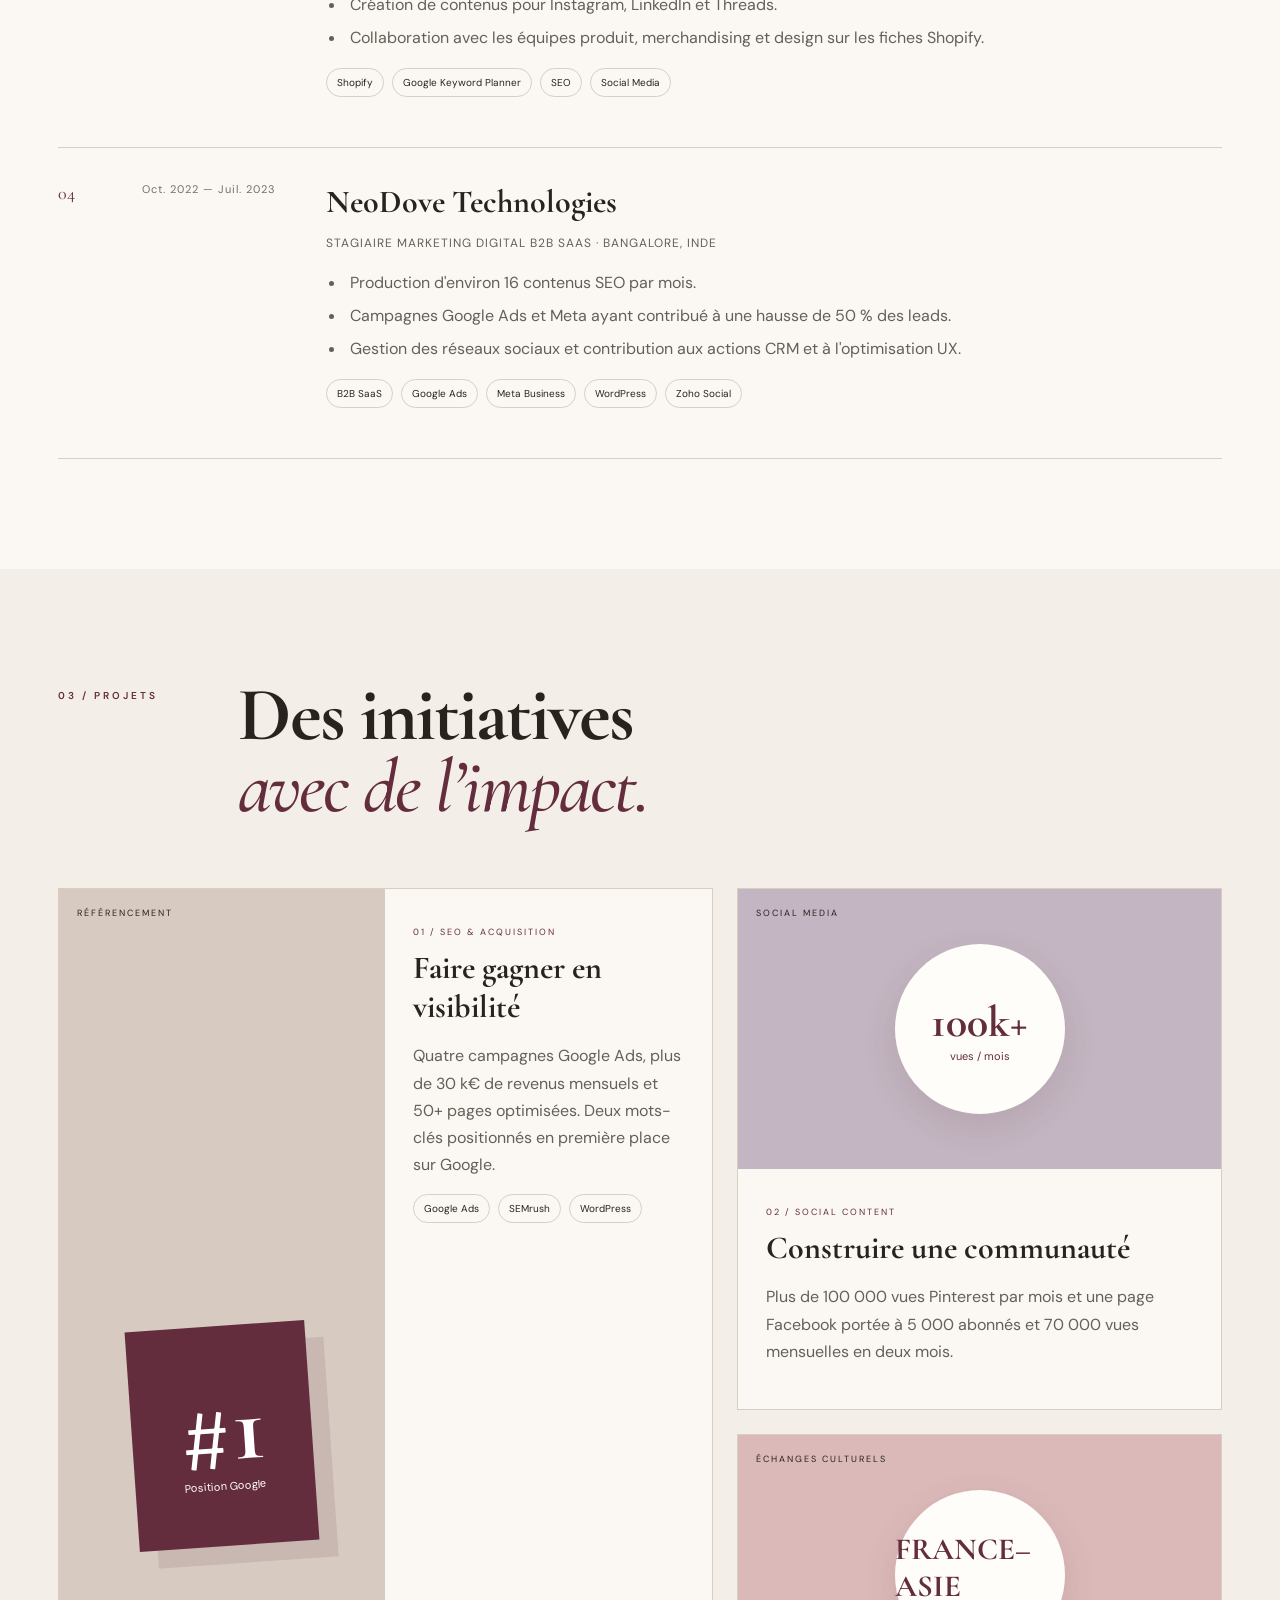
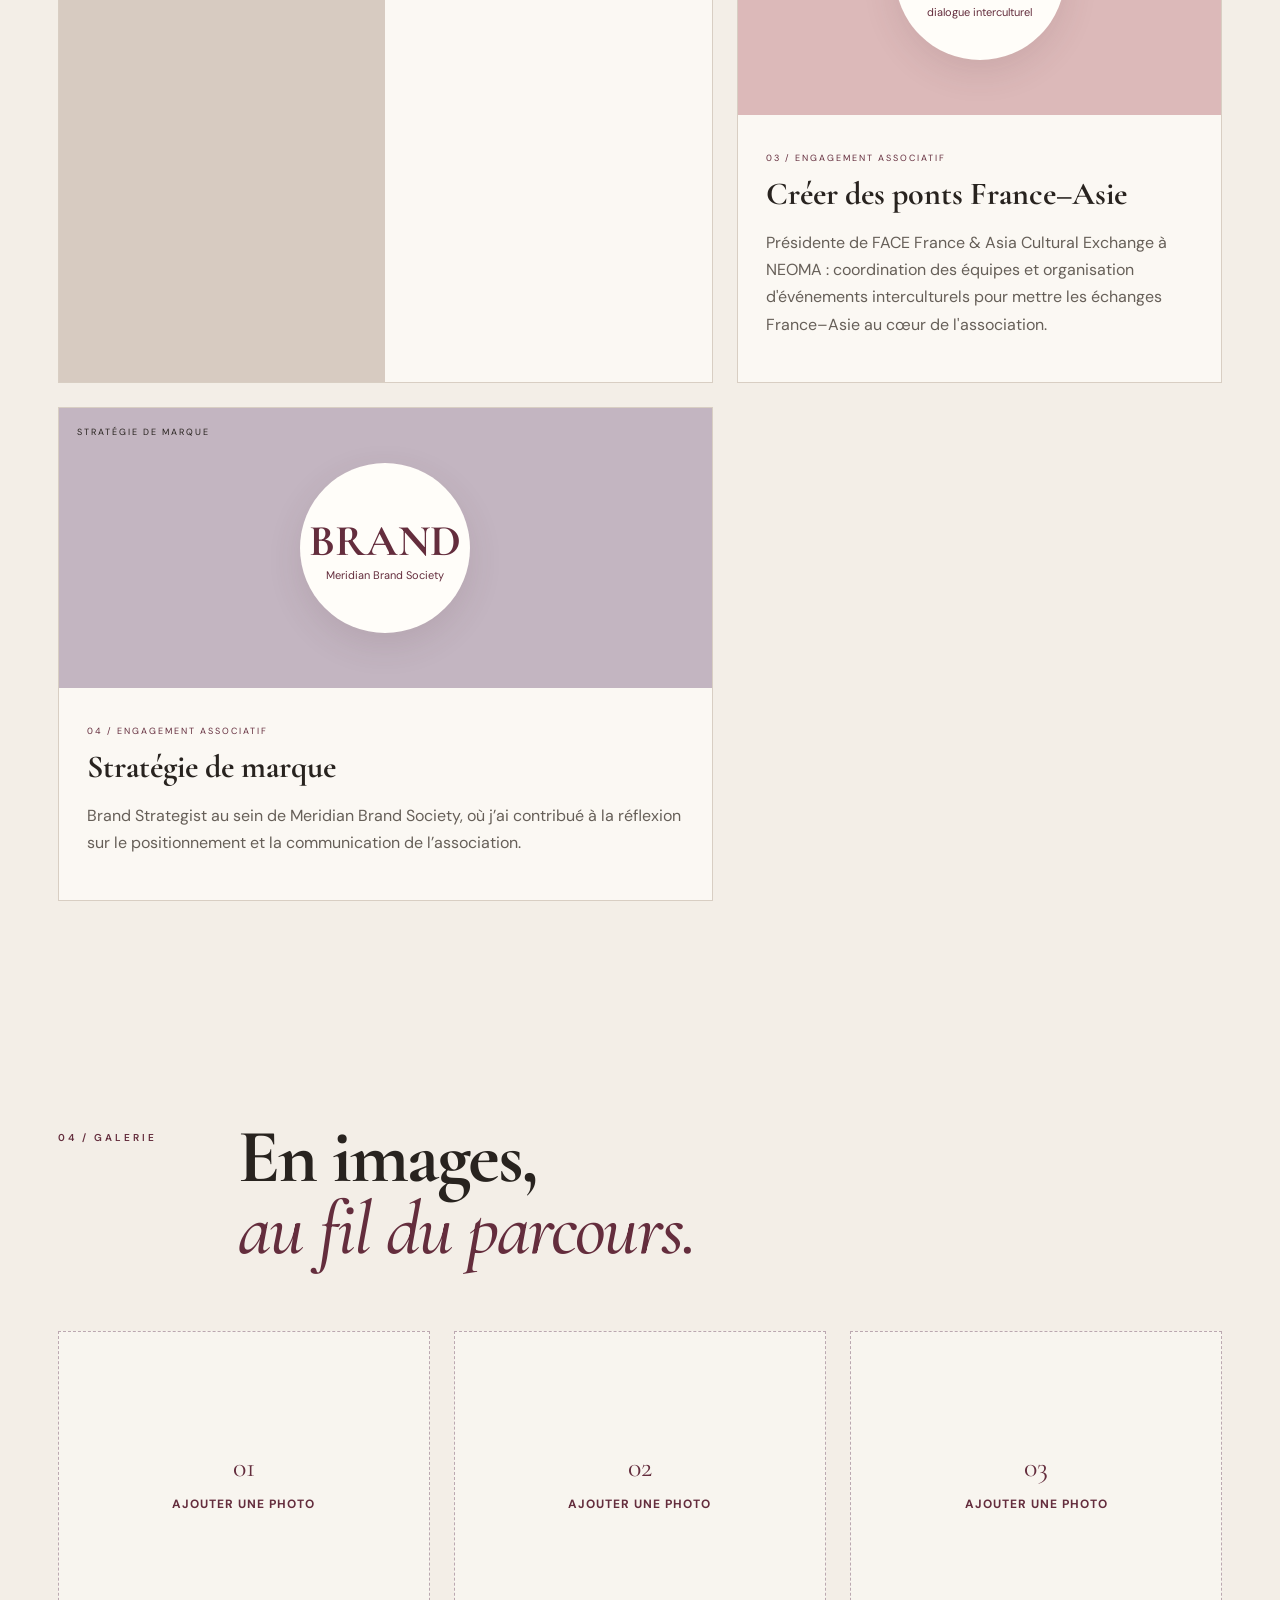
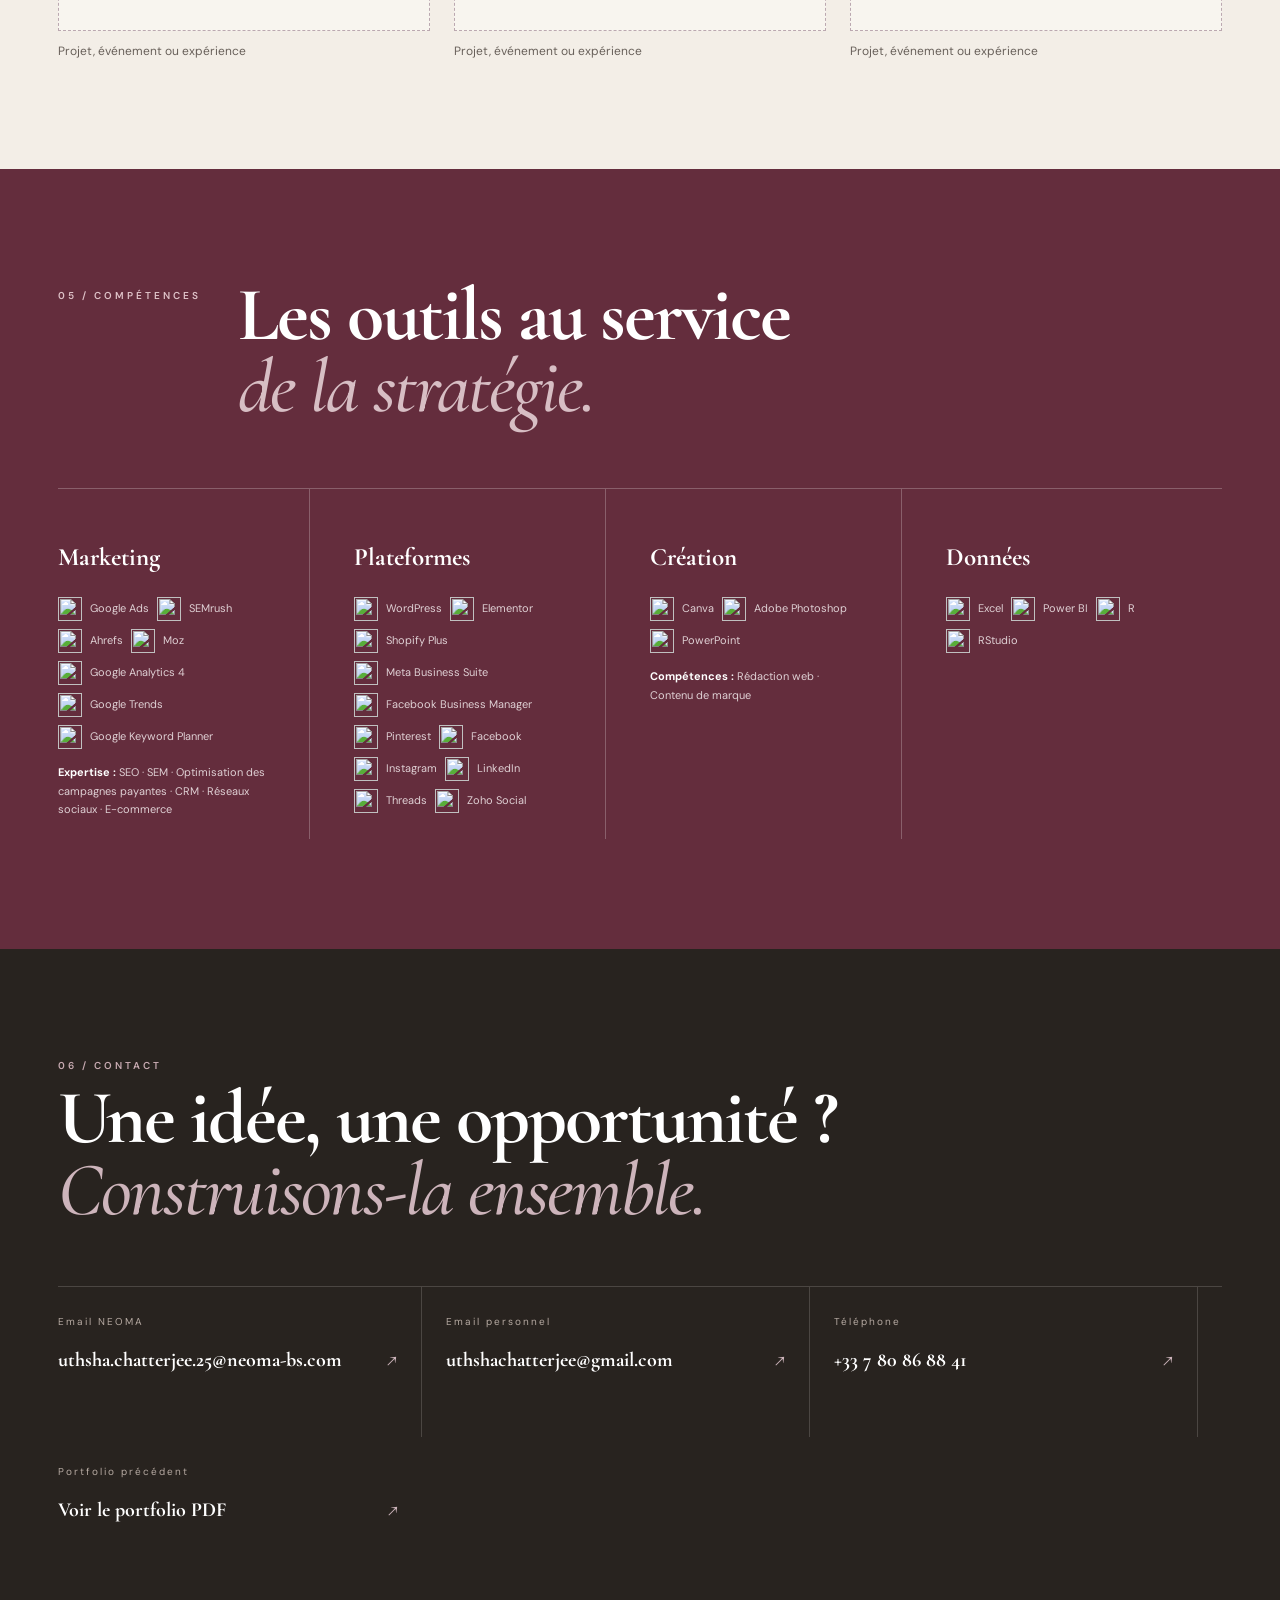
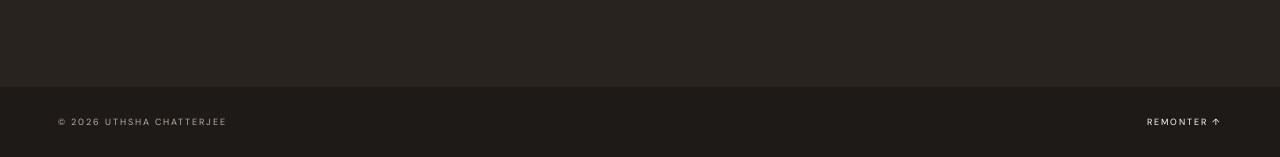
==== commit d26d5985: "Add files via upload" ====
--- a/index.html
+++ b/index.html
@@ -29,18 +29,17 @@
       <a href="#apropos">À propos</a>
       <a href="#experiences">Expériences</a>
       <a href="#projets">Projets</a>
+      <a href="#galerie">Galerie</a>
       <a href="#competences">Compétences</a>
       <a href="#contact">Contact</a>
+      <a class="language-switch" href="en.html" lang="en">English</a>
     </nav>
   </header>
 
   <main id="main">
     <section class="hero" aria-labelledby="hero-title">
-      <div class="portrait" aria-label="Monogramme Uthsha Chatterjee">
-        <div class="orbit orbit-one"></div>
-        <div class="orbit orbit-two"></div>
-        <span class="portrait-label">MARKETING</span>
-        <div class="monogram">UC</div>
+      <div class="portrait">
+        <img class="portrait-image" src="assets/profile.png" alt="Portrait d’Uthsha Chatterjee">
         <div class="portrait-caption">
           <span>L'ESPRIT</span>
           <strong>curieux & créatif</strong>
@@ -70,17 +69,16 @@
       </div>
       <div class="about-grid">
         <div class="about-main reveal">
-          <p class="lead">Étudiante en Master Management à NEOMA Business School, je suis passionnée par les marques qui savent raconter une histoire juste tout en générant de la performance.</p>
+          <p class="lead">Étudiante en Master in Management à NEOMA Business School, je suis passionnée par les marques qui savent raconter une histoire juste tout en générant de la performance.</p>
           <p>Mon parcours combine acquisition digitale, référencement naturel, création de contenu, gestion de réseaux sociaux et e-commerce. J'aime relier l'analyse des données à une vision créative pour construire des expériences cohérentes.</p>
           <p><strong>Formation</strong><br>Master in Management, NEOMA Business School (2025–présent)<br>Licence en lettres anglaises, University of Calcutta (2020–2023)</p>
           <p><strong>Langues</strong><br>Anglais C1 · Français B2 · Espagnol A1</p>
-          <a class="text-link" href="mailto:uthshachatterjee@gmail.com">uthshachatterjee@gmail.com</a>
         </div>
         <aside class="about-card reveal">
           <p class="card-kicker">RECHERCHE ACTUELLEMENT</p>
-          <strong>Stage de 6 mois</strong>
-          <p>Marketing digital, gestion de marque ou communication</p>
-          <div class="meta"><span>JANVIER 2027</span><span>PARIS</span></div>
+          <strong>Alternance · 12 mois</strong>
+          <p>En 2e année de Master in Management</p>
+          <div class="meta"><span>DÈS JUIN 2027</span><span>PARIS</span></div>
         </aside>
       </div>
 
@@ -105,7 +103,12 @@
           <div class="experience-content">
             <h3>Le Studio des Parfums</h3>
             <p class="role">Stagiaire — SEO, Brand Content & Performance Web · Paris</p>
-            <p>Gestion de 4 campagnes Google Ads générant plus de 30 k€ de revenus mensuels. Création de contenus SEO, optimisation de plus de 50 pages et première position Google pour « créer son propre parfum » et « parfum sur mesure ». Élaboration de 6 clusters SEO et d'un calendrier éditorial FR/EN ; représentation de la marque à VivaTech 2026.</p>
+            <ul class="experience-bullets">
+              <li>Gestion de 4 campagnes Google Ads générant plus de 30 k€ de revenus mensuels.</li>
+              <li>Création de contenus SEO et optimisation de plus de 50 pages.</li>
+              <li>Positionnement en première place sur Google pour « créer son propre parfum » et « parfum sur mesure ».</li>
+              <li>Élaboration de 6 clusters SEO et d'un calendrier éditorial FR/EN ; représentation de la marque à VivaTech 2026.</li>
+            </ul>
             <ul class="tags"><li>Google Ads</li><li>WordPress</li><li>Elementor</li><li>SEMrush</li><li>GA4</li></ul>
           </div>
         </article>
@@ -115,7 +118,11 @@
           <div class="experience-content">
             <h3>Else Digital Private Limited</h3>
             <p class="role">Rédactrice & Marketing Digital SEO · Bhopal, Inde</p>
-            <p>Rédaction SEO et pilotage de communautés Pinterest et Facebook. Développement d'une page Facebook jusqu'à 5 000 abonnés et 70 000 vues mensuelles en deux mois ; plus de 100 000 vues mensuelles sur Pinterest.</p>
+            <ul class="experience-bullets">
+              <li>Rédaction SEO et pilotage de communautés Pinterest et Facebook.</li>
+              <li>Développement d'une page Facebook jusqu'à 5 000 abonnés et 70 000 vues mensuelles en deux mois.</li>
+              <li>Développement de la visibilité Pinterest jusqu'à plus de 100 000 vues mensuelles.</li>
+            </ul>
             <ul class="tags"><li>SEO</li><li>Pinterest</li><li>Facebook</li><li>Analyse des KPIs</li></ul>
           </div>
         </article>
@@ -125,7 +132,11 @@
           <div class="experience-content">
             <h3>New Leaf Retail Technologies</h3>
             <p class="role">Content & E-Commerce Marketing Executive · Kolkata, Inde</p>
-            <p>Production de contenus SEO et descriptions produits, recherche de mots-clés et création de contenus pour Instagram, LinkedIn et Threads. Collaboration avec les équipes produit, merchandising et design sur les fiches Shopify.</p>
+            <ul class="experience-bullets">
+              <li>Production de contenus SEO et de descriptions produits, avec recherche de mots-clés.</li>
+              <li>Création de contenus pour Instagram, LinkedIn et Threads.</li>
+              <li>Collaboration avec les équipes produit, merchandising et design sur les fiches Shopify.</li>
+            </ul>
             <ul class="tags"><li>Shopify</li><li>Google Keyword Planner</li><li>SEO</li><li>Social Media</li></ul>
           </div>
         </article>
@@ -135,7 +146,11 @@
           <div class="experience-content">
             <h3>NeoDove Technologies</h3>
             <p class="role">Stagiaire Marketing Digital B2B SaaS · Bangalore, Inde</p>
-            <p>Production d'environ 16 contenus SEO par mois et campagnes payantes Google Ads et Meta ayant contribué à une hausse de 50 % des leads. Gestion des réseaux sociaux et contribution aux actions CRM et à l'optimisation UX.</p>
+            <ul class="experience-bullets">
+              <li>Production d'environ 16 contenus SEO par mois.</li>
+              <li>Campagnes Google Ads et Meta ayant contribué à une hausse de 50 % des leads.</li>
+              <li>Gestion des réseaux sociaux et contribution aux actions CRM et à l'optimisation UX.</li>
+            </ul>
             <ul class="tags"><li>B2B SaaS</li><li>Google Ads</li><li>Meta Business</li><li>WordPress</li><li>Zoho Social</li></ul>
           </div>
         </article>
@@ -171,31 +186,81 @@
         </article>
 
         <article class="project-card reveal">
-          <div class="project-visual rose"><span>ÉCHANGES CULTURELS</span><div class="bubble-stat"><b>FR ↔ ASIE</b><small>dialogue interculturel</small></div></div>
+          <div class="project-visual rose"><span>ÉCHANGES CULTURELS</span><div class="bubble-stat"><b class="wide-label">FRANCE–ASIE</b><small>dialogue interculturel</small></div></div>
           <div class="project-copy">
             <p>03 / ENGAGEMENT ASSOCIATIF</p>
-            <h3>Créer des ponts culturels</h3>
-            <p>Présidente de FACE France & Asia Cultural Exchange à NEOMA : coordination des équipes et organisation d'événements interculturels pour promouvoir les échanges France–Asie.</p>
-          </div>
-        </article>
+            <h3>Créer des ponts France–Asie</h3>
+            <p>Présidente de FACE France & Asia Cultural Exchange à NEOMA : coordination des équipes et organisation d'événements interculturels pour mettre les échanges France–Asie au cœur de l'association.</p>
+          </div>
+        </article>
+
+        <article class="project-card reveal">
+          <div class="project-visual lavender"><span>STRATÉGIE DE MARQUE</span><div class="bubble-stat"><b>BRAND</b><small>Meridian Brand Society</small></div></div>
+          <div class="project-copy">
+            <p>04 / ENGAGEMENT ASSOCIATIF</p>
+            <h3>Stratégie de marque</h3>
+            <p>Brand Strategist au sein de Meridian Brand Society, où j’ai contribué à la réflexion sur le positionnement et la communication de l’association.</p>
+          </div>
+        </article>
+      </div>
+    </section>
+
+    <section class="section gallery" id="galerie">
+      <div class="section-heading">
+        <p>04 / GALERIE</p>
+        <h2>En images,<br><em>au fil du parcours.</em></h2>
+      </div>
+      <div class="gallery-grid">
+        <figure class="gallery-card reveal"><div class="gallery-placeholder"><span>01</span><strong>Ajouter une photo</strong></div><figcaption>Projet, événement ou expérience</figcaption></figure>
+        <figure class="gallery-card reveal"><div class="gallery-placeholder"><span>02</span><strong>Ajouter une photo</strong></div><figcaption>Projet, événement ou expérience</figcaption></figure>
+        <figure class="gallery-card reveal"><div class="gallery-placeholder"><span>03</span><strong>Ajouter une photo</strong></div><figcaption>Projet, événement ou expérience</figcaption></figure>
       </div>
     </section>
 
     <section class="section skills" id="competences">
       <div class="section-heading">
-        <p>04 / COMPÉTENCES</p>
+        <p>05 / COMPÉTENCES</p>
         <h2>Les outils au service<br><em>de la stratégie.</em></h2>
       </div>
       <div class="skills-grid reveal">
-        <div><h3>Marketing</h3><p>SEO · Google Ads · Analytics · CRM · Social Media · E-commerce</p></div>
-        <div><h3>Plateformes</h3><p>WordPress · Shopify Plus · Elementor · Meta Business Suite</p></div>
-        <div><h3>Création</h3><p>Canva · Adobe Photoshop · PowerPoint</p></div>
-        <div><h3>Données</h3><p>Excel · Power BI · R · RStudio · Google Trends</p></div>
+        <div><h3>Marketing</h3><ul class="tool-list">
+          <li><img class="tool-logo" src="assets/tool-logos/googleads.svg" alt="" aria-hidden="true">Google Ads</li>
+          <li><img class="tool-logo" src="assets/tool-logos/semrush.svg" alt="" aria-hidden="true">SEMrush</li>
+          <li><img class="tool-logo" src="assets/tool-logos/ahrefs.svg" alt="" aria-hidden="true">Ahrefs</li>
+          <li><img class="tool-logo" src="assets/tool-logos/moz.svg" alt="" aria-hidden="true">Moz</li>
+          <li><img class="tool-logo" src="assets/tool-logos/googleanalytics.svg" alt="" aria-hidden="true">Google Analytics 4</li>
+          <li><img class="tool-logo" src="assets/tool-logos/google.svg" alt="" aria-hidden="true">Google Trends</li>
+          <li><img class="tool-logo" src="assets/tool-logos/googleads.svg" alt="" aria-hidden="true">Google Keyword Planner</li>
+        </ul><p class="skill-note"><strong>Expertise :</strong> SEO · SEM · Optimisation des campagnes payantes · CRM · Réseaux sociaux · E-commerce</p></div>
+        <div><h3>Plateformes</h3><ul class="tool-list">
+          <li><img class="tool-logo" src="assets/tool-logos/wordpress.svg" alt="" aria-hidden="true">WordPress</li>
+          <li><img class="tool-logo" src="assets/tool-logos/elementor.svg" alt="" aria-hidden="true">Elementor</li>
+          <li><img class="tool-logo" src="assets/tool-logos/shopify.svg" alt="" aria-hidden="true">Shopify Plus</li>
+          <li><img class="tool-logo" src="assets/tool-logos/meta.svg" alt="" aria-hidden="true">Meta Business Suite</li>
+          <li><img class="tool-logo" src="assets/tool-logos/facebook.svg" alt="" aria-hidden="true">Facebook Business Manager</li>
+          <li><img class="tool-logo" src="assets/tool-logos/pinterest.svg" alt="" aria-hidden="true">Pinterest</li>
+          <li><img class="tool-logo" src="assets/tool-logos/facebook.svg" alt="" aria-hidden="true">Facebook</li>
+          <li><img class="tool-logo" src="assets/tool-logos/instagram.svg" alt="" aria-hidden="true">Instagram</li>
+          <li><img class="tool-logo" src="assets/tool-logos/linkedin.svg" alt="" aria-hidden="true">LinkedIn</li>
+          <li><img class="tool-logo" src="assets/tool-logos/threads.svg" alt="" aria-hidden="true">Threads</li>
+          <li><img class="tool-logo" src="assets/tool-logos/zoho.svg" alt="" aria-hidden="true">Zoho Social</li>
+        </ul></div>
+        <div><h3>Création</h3><ul class="tool-list">
+          <li><img class="tool-logo" src="assets/tool-logos/canva.svg" alt="" aria-hidden="true">Canva</li>
+          <li><img class="tool-logo" src="assets/tool-logos/adobephotoshop.svg" alt="" aria-hidden="true">Adobe Photoshop</li>
+          <li><img class="tool-logo" src="assets/tool-logos/microsoftpowerpoint.svg" alt="" aria-hidden="true">PowerPoint</li>
+        </ul><p class="skill-note"><strong>Compétences :</strong> Rédaction web · Contenu de marque</p></div>
+        <div><h3>Données</h3><ul class="tool-list">
+          <li><img class="tool-logo" src="assets/tool-logos/microsoftexcel.svg" alt="" aria-hidden="true">Excel</li>
+          <li><img class="tool-logo" src="assets/tool-logos/powerbi.svg" alt="" aria-hidden="true">Power BI</li>
+          <li><img class="tool-logo" src="assets/tool-logos/r.svg" alt="" aria-hidden="true">R</li>
+          <li><img class="tool-logo" src="assets/tool-logos/rstudio.svg" alt="" aria-hidden="true">RStudio</li>
+        </ul></div>
       </div>
     </section>
 
     <section class="contact" id="contact">
-      <p>05 / CONTACT</p>
+      <p>06 / CONTACT</p>
       <h2>Une idée, une opportunité ?<br><em>Construisons-la ensemble.</em></h2>
       <div class="contact-links">
         <a href="mailto:uthsha.chatterjee.25@neoma-bs.com"><span>Email NEOMA</span><strong>uthsha.chatterjee.25@neoma-bs.com <b>↗</b></strong></a>
--- a/styles.css
+++ b/styles.css
@@ -46,6 +46,7 @@
   height: 1px; background: var(--wine); transition: right .25s;
 }
 .header nav a:hover::after, .header nav a.active::after { right: 0; }
+.header nav .language-switch { color: var(--wine); font-weight: 600; }
 .menu-button { display: none; }
 
 .hero {
@@ -57,27 +58,11 @@
   height: 510px; position: relative; overflow: hidden;
   background: #d6cbd0; border: 1px solid #c6b7bd;
 }
-.portrait::before {
-  content: ""; position: absolute; width: 260px; height: 340px;
-  left: 50%; bottom: -45px; transform: translateX(-50%);
-  border-radius: 130px 130px 20px 20px;
-  background: linear-gradient(145deg, #8c6571, #4d2633);
-  box-shadow: 0 30px 70px rgba(100,45,61,.18);
-}
-.monogram {
-  position: absolute; left: 50%; top: 49%; transform: translate(-50%, -50%);
-  width: 210px; height: 210px; border: 1px solid rgba(255,255,255,.7);
-  border-radius: 50%; display: grid; place-items: center;
-  color: var(--white); font-family: "Cormorant Garamond", serif;
-  font-size: 92px; letter-spacing: -8px; z-index: 2;
-}
-.orbit { position: absolute; border: 1px solid rgba(100,45,61,.32); border-radius: 50%; z-index: 1; }
-.orbit-one { width: 400px; height: 135px; left: 35px; top: 210px; transform: rotate(-28deg); }
-.orbit-two { width: 400px; height: 135px; left: 35px; top: 210px; transform: rotate(28deg); }
-.portrait-label {
-  position: absolute; right: 18px; top: 24px; writing-mode: vertical-rl;
-  font-size: 9px; letter-spacing: 4px;
-}
+.portrait::after {
+  content: ""; position: absolute; inset: 45% 0 0;
+  background: linear-gradient(transparent, rgba(40,35,31,.52));
+}
+.portrait-image { width: 100%; height: 100%; display: block; object-fit: cover; object-position: center top; }
 .portrait-caption {
   position: absolute; left: 24px; bottom: 20px; z-index: 3;
   color: white; display: flex; flex-direction: column;
@@ -152,6 +137,8 @@
 .experience-content h3 { margin: 0 0 4px; font-family: "Cormorant Garamond", serif; font-size: 32px; }
 .experience-content .role { color: var(--wine); font-size: 12px; text-transform: uppercase; letter-spacing: 1px; }
 .experience-content > p:last-of-type { max-width: 680px; line-height: 1.7; color: #665f58; }
+.experience-bullets { max-width: 720px; padding-left: 20px; color: #665f58; line-height: 1.75; }
+.experience-bullets li { padding-left: 4px; margin: 5px 0; }
 .tags { list-style: none; padding: 0; display: flex; flex-wrap: wrap; gap: 8px; }
 .tags li { border: 1px solid var(--line); border-radius: 20px; padding: 7px 10px; font-size: 10px; }
 
@@ -180,21 +167,37 @@
   color: var(--wine); box-shadow: 0 12px 35px rgba(80,50,60,.12);
 }
 .bubble-stat b { font-family: "Cormorant Garamond", serif; font-size: 44px; }
+.bubble-stat .wide-label { font-size: clamp(20px, 2.4vw, 32px); }
 .bubble-stat small { font-size: 11px; }
 .project-copy { padding: 28px; }
 .project-copy > p:first-child { color: var(--wine); font-size: 9px; letter-spacing: 2px; }
 .project-copy h3 { font-family: "Cormorant Garamond", serif; font-size: 32px; margin: 10px 0; }
 .project-copy > p:last-of-type { color: #665f58; line-height: 1.7; }
 
+.gallery-grid { display: grid; grid-template-columns: repeat(3, 1fr); gap: 24px; margin-top: 65px; }
+.gallery-card { margin: 0; }
+.gallery-placeholder {
+  min-height: 300px; display: flex; flex-direction: column; align-items: center;
+  justify-content: center; gap: 12px; border: 1px dashed #bba8b0;
+  background: rgba(255,253,249,.42); color: var(--wine);
+}
+.gallery-placeholder span { font-family: "Cormorant Garamond", serif; font-size: 28px; }
+.gallery-placeholder strong { font-size: 12px; letter-spacing: 1px; text-transform: uppercase; }
+.gallery-card figcaption { padding-top: 12px; color: #68605a; font-size: 12px; }
+
 .skills { max-width: none; background: var(--wine); color: white; }
 .skills > * { max-width: 1258px; margin-left: auto; margin-right: auto; }
 .skills .section-heading > p { color: #dec2c8; }
 .skills .section-heading h2 em { color: #d7bec4; }
-.skills-grid { display: grid; grid-template-columns: repeat(4, 1fr); margin-top: 65px; border-top: 1px solid rgba(255,255,255,.24); }
+.skills-grid { display: grid; grid-template-columns: repeat(4, 1fr); gap: 20px; margin-top: 65px; border-top: 1px solid rgba(255,255,255,.24); }
 .skills-grid div { padding: 28px 24px 20px 0; border-right: 1px solid rgba(255,255,255,.24); margin-right: 24px; }
 .skills-grid div:last-child { border-right: 0; }
 .skills-grid h3 { font-family: "Cormorant Garamond", serif; font-size: 25px; }
-.skills-grid p { color: #dfd0d4; line-height: 1.8; font-size: 13px; }
+.tool-list { list-style: none; padding: 0; margin: 0; display: flex; flex-wrap: wrap; gap: 8px; }
+.tool-list li { display: inline-flex; align-items: center; gap: 8px; color: #dfd0d4; font-size: 11px; line-height: 1.4; }
+.tool-logo { width: 24px; height: 24px; flex: 0 0 24px; object-fit: contain; }
+.skill-note { margin: 14px 16px 0 0; color: #dfd0d4; font-size: 11px; line-height: 1.7; }
+.skill-note strong { color: white; }
 
 .contact { max-width: none; background: var(--ink); color: white; padding: 100px max(4.5vw, calc((100vw - 1258px)/2)); }
 .contact > p { color: #c7aab1; }
@@ -237,8 +240,10 @@
   .stat:nth-child(2) { border-right: 0; }
   .stat:nth-child(-n+2) { border-bottom: 1px solid var(--line); }
   .project-grid { grid-template-columns: 1fr; }
+  .gallery-grid { grid-template-columns: repeat(2, 1fr); }
   .project-featured { grid-row: auto; }
   .skills-grid { grid-template-columns: repeat(2, 1fr); }
+  .skills-grid div { border-right: 0; margin-right: 0; }
   .contact-links { grid-template-columns: 1fr; }
   .contact-links a { border-right: 0; border-bottom: 1px solid #4b4642; margin-right: 0; }
 }
@@ -249,8 +254,6 @@
   .ticker div, .ticker span { flex: 0 0 auto; }
   .hero { padding-left: 16px; padding-right: 16px; }
   .portrait { height: 360px; }
-  .monogram { width: 170px; height: 170px; font-size: 72px; }
-  .orbit { width: 330px; left: 50%; margin-left: -165px; }
   .hero h1 { font-size: 62px; letter-spacing: -3px; }
   .hero h1 em { margin-left: 0; }
   .rule { margin-top: 24px; }
@@ -267,6 +270,8 @@
   .experience-content { grid-column: 2; }
   .project-featured { grid-template-columns: 1fr; }
   .project-featured .project-visual { min-height: 380px; }
+  .gallery-grid { grid-template-columns: 1fr; }
+  .gallery-placeholder { min-height: 260px; }
   .skills-grid { grid-template-columns: 1fr; }
   .skills-grid div { border-right: 0; border-bottom: 1px solid rgba(255,255,255,.24); }
   .contact { padding: 78px 16px; }
